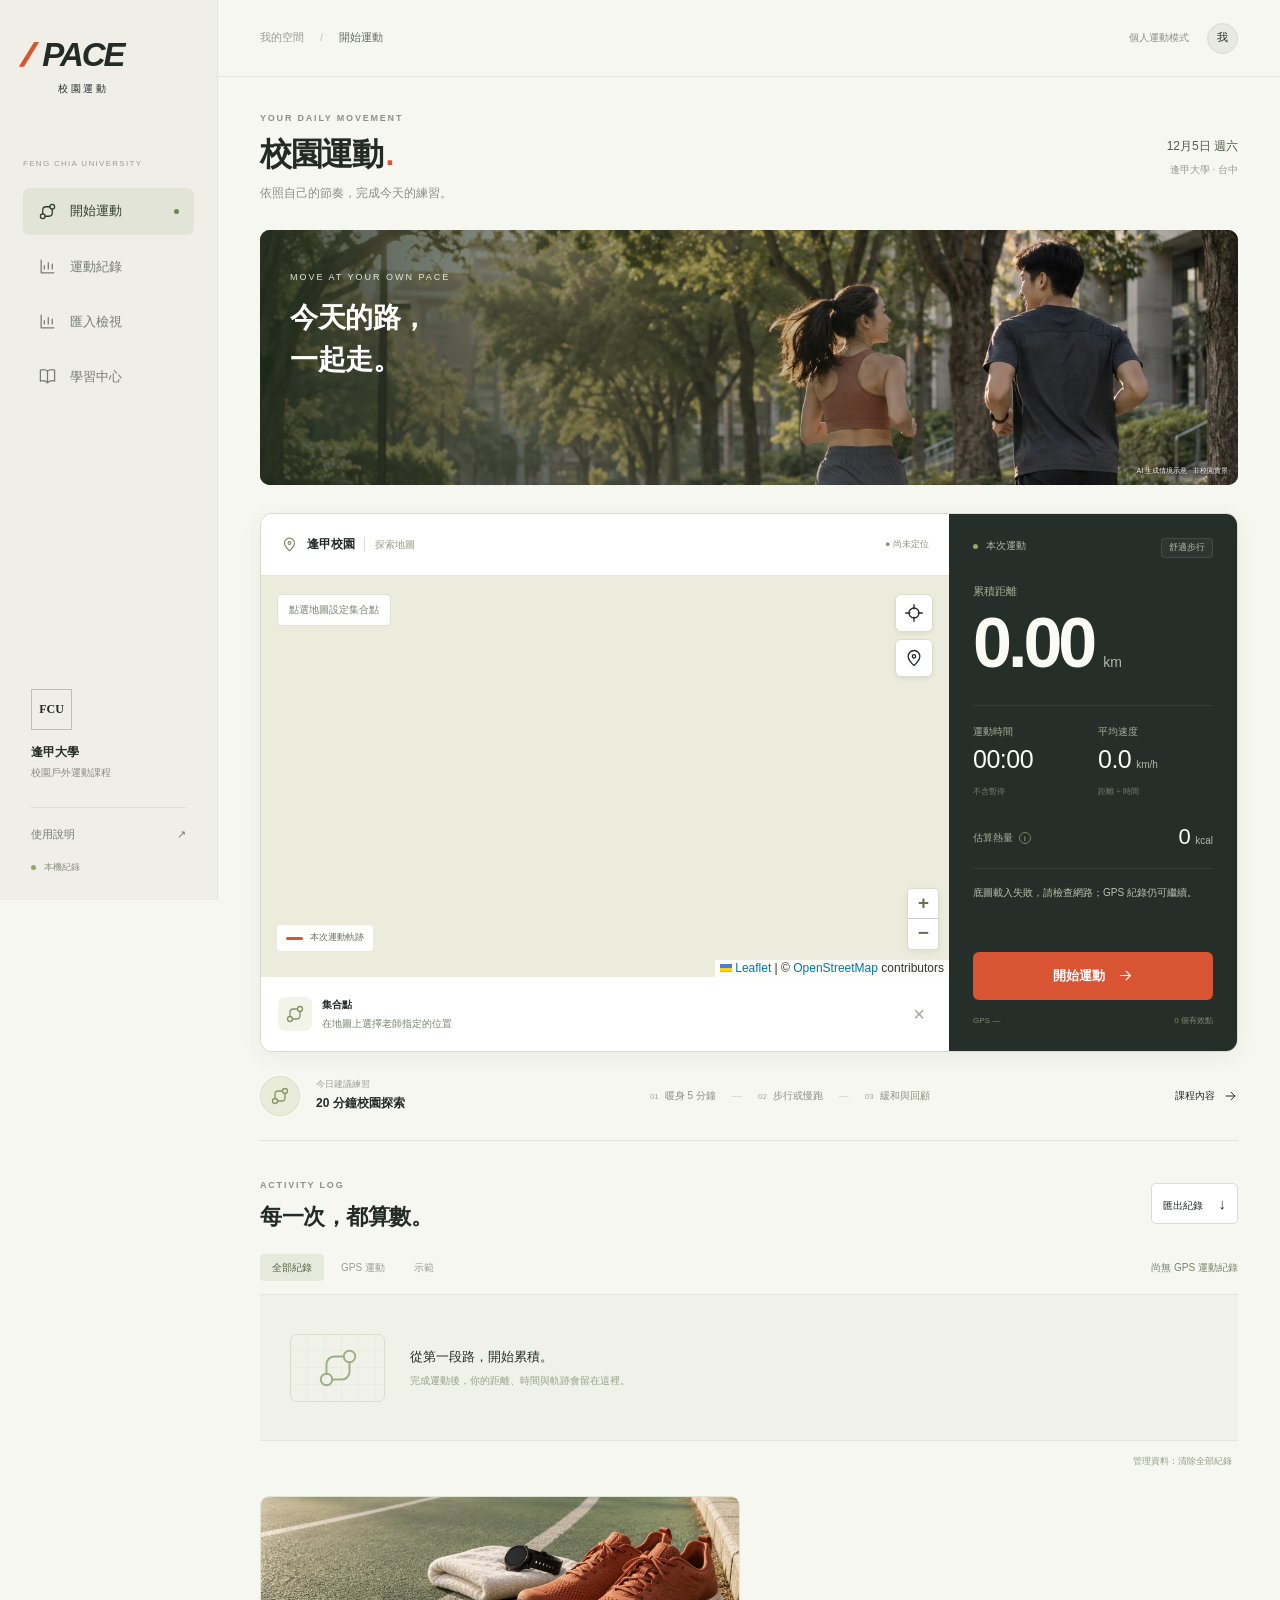
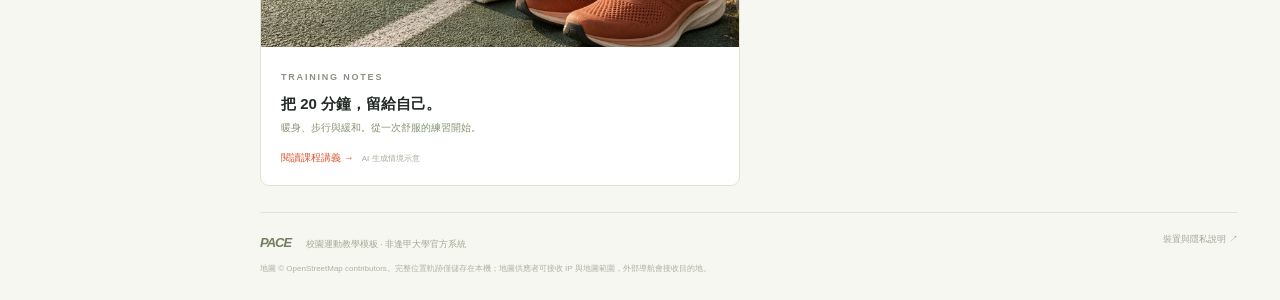
==== index.html @ ba273779 "Initial commit" ====
<!doctype html><html lang="zh-Hant"><head><meta charset="utf-8"><meta name="viewport" content="width=device-width,initial-scale=1,viewport-fit=cover"><meta name="theme-color" content="#222824"><meta name="apple-mobile-web-app-capable" content="yes"><link rel="manifest" href="manifest.webmanifest"><link rel="icon" href="icon.svg" type="image/svg+xml"><link rel="stylesheet" href="vendor/leaflet.css"><link rel="stylesheet" href="style.css"><link rel="stylesheet" href="classroom.css"><title>PACE 校園運動 · 逢甲大學</title></head><body>
<svg class="sprite" xmlns="http://www.w3.org/2000/svg"><symbol id="i-route" viewBox="0 0 24 24"><circle cx="6" cy="18" r="3"/><circle cx="18" cy="6" r="3"/><path d="M6 15v-5a4 4 0 0 1 4-4h5M18 9v5a4 4 0 0 1-4 4h-5"/></symbol><symbol id="i-chart" viewBox="0 0 24 24"><path d="M4 4v16h16M8 15v-4m5 4V7m5 8v-6"/></symbol><symbol id="i-book" viewBox="0 0 24 24"><path d="M12 5v15M12 5C8 2 3 4 3 4v14s5-2 9 2c4-4 9-2 9-2V4s-5-2-9 1Z"/></symbol><symbol id="i-arrow" viewBox="0 0 24 24"><path d="M5 12h14m-6-6 6 6-6 6"/></symbol><symbol id="i-pin" viewBox="0 0 24 24"><path d="M19 10c0 5-7 11-7 11S5 15 5 10a7 7 0 1 1 14 0Z"/><circle cx="12" cy="10" r="2"/></symbol><symbol id="i-cross" viewBox="0 0 24 24"><circle cx="12" cy="12" r="6"/><path d="M12 2v5m0 10v5M2 12h5m10 0h5"/></symbol></svg>
<aside class="sidebar"><a class="brand" href="./" aria-label="PACE 校園運動首頁"><span class="brand-symbol">//</span>PACE<span class="brand-sub">校園運動</span></a><div class="workspace-label">FENG CHIA UNIVERSITY</div><nav class="sidenav"><a href="#exercise" class="active"><svg><use href="#i-route"/></svg>開始運動<span class="nav-dot"></span></a><a href="#history"><svg><use href="#i-chart"/></svg>運動紀錄</a><a href="classroom.html" data-cloud-only><svg><use href="#i-chart"/></svg>班級中心</a><a href="review.html"><svg><use href="#i-chart"/></svg>匯入檢視</a><a href="handout.html"><svg><use href="#i-book"/></svg>學習中心</a></nav><div class="side-bottom"><div class="campus-logo">FCU</div><strong>逢甲大學</strong><span>校園戶外運動課程</span><a href="guide.html">使用說明 <span>↗</span></a><div class="local-note"><i></i> 本機紀錄<span data-cloud-only> · 自選雲端繳交</span></div></div></aside>
<div class="shell"><header class="topbar"><div class="breadcrumb">我的空間 <span>/</span> <strong>開始運動</strong></div><div class="topright"><span class="device-label">個人運動模式</span><span class="avatar">我</span></div></header><main>
<section class="pageheading"><div><div class="overline">YOUR DAILY MOVEMENT</div><h1>校園運動<span class="title-dot">.</span></h1><p>依照自己的節奏，完成今天的練習。</p></div><div class="dateblock"><span id="todayDate"></span><small>逢甲大學 · 台中</small></div></section>
<section class="image-hero"><img src="assets/campus-run.webp" alt="生成示意：學生在綠蔭步道慢跑" fetchpriority="high"><div class="image-hero-copy"><span>MOVE AT YOUR OWN PACE</span><h2>今天的路，<br>一起走。</h2><a href="classroom.html" data-cloud-only>進入班級中心 <span>↗</span></a></div><small class="image-credit">AI 生成情境示意 · 非校園實景</small></section><section class="workout" id="exercise"><div class="mapcard"><div class="maptop"><div class="map-title"><svg><use href="#i-pin"/></svg><strong>逢甲校園</strong><span>探索地圖</span></div><span class="status" id="badge">● 尚未定位</span></div><div class="maparea"><div id="map" aria-label="逢甲大學校園互動地圖"></div><div class="map-instruction">點選地圖設定集合點</div><div class="maptools"><button id="locate" aria-label="我的定位" title="我的定位"><svg><use href="#i-cross"/></svg></button><button id="campus" aria-label="回到校園" title="回到校園"><svg><use href="#i-pin"/></svg></button></div><div class="map-scale-note"><span class="track-key"></span>本次運動軌跡</div></div><div class="mapnote"><span class="destination-icon"><svg><use href="#i-route"/></svg></span><div><strong>集合點</strong><span id="targetInfo">在地圖上選擇老師指定的位置</span></div><a id="navigate" hidden target="_blank" rel="noopener">導航 ↗</a><button id="clearTarget" title="清除集合點" aria-label="清除集合點">×</button></div></div>
<aside class="session-panel"><div class="session-top"><span><i></i> 本次運動</span><span id="activityLabel">舒適步行</span></div><div class="primarymetric"><span>累積距離</span><div><b id="distance">0.00</b><span>km</span></div></div><div class="metric-grid"><article><span>運動時間</span><strong id="elapsed">00:00</strong><small>不含暫停</small></article><article><span>平均速度</span><strong><b id="speed">0.0</b><em>km/h</em></strong><small>距離 ÷ 時間</small></article><article class="energy"><span>估算熱量 <button class="info-button" id="energyInfo" aria-label="查看熱量估算方式">i</button></span><strong><b id="calories">0</b><em>kcal</em></strong></article></div><div class="session-message" id="message" role="status" aria-live="polite">開啟定位，準備記錄你的第一步。</div><div class="actiondock"><button class="primary" id="openSetup"><span>開始運動</span><svg><use href="#i-arrow"/></svg></button><div class="controls"><button id="pause" disabled>Ⅱ 暫停</button><button id="finish" disabled>■ 結束並儲存</button></div></div><div class="signalbar"><span>GPS <b id="accuracy">—</b></span><span id="points">0 個有效點</span></div></aside></section>
<section class="training-strip"><div class="training-icon"><svg><use href="#i-route"/></svg></div><div class="training-copy"><span>今日建議練習</span><strong>20 分鐘校園探索</strong></div><div class="training-steps"><span><i>01</i>暖身 5 分鐘</span><b>—</b><span><i>02</i>步行或慢跑</span><b>—</b><span><i>03</i>緩和與回顧</span></div><a href="handout.html">課程內容 <svg><use href="#i-arrow"/></svg></a></section>
<section id="history" class="history-section"><div class="sectionheading"><div><span class="overline">ACTIVITY LOG</span><h2>每一次，都算數。</h2></div><button id="exportAll" class="export">匯出紀錄 <span>↓</span></button></div><div class="historybar"><div class="filters" aria-label="篩選紀錄"><button class="selected" data-filter="all" aria-pressed="true">全部紀錄</button><button data-filter="real" aria-pressed="false">GPS 運動</button><button data-filter="demo" aria-pressed="false">示範</button></div><span id="historyTotal">尚無運動紀錄</span></div><div id="records"></div><button id="deleteAll" class="delete-all">管理資料：清除全部紀錄</button></section>
<section class="editorial-cards"><article class="editorial-card"><img src="assets/track-essentials.webp" alt="生成示意：跑道旁的跑鞋與運動裝備" loading="lazy"><div><span class="overline">TRAINING NOTES</span><h3>把 20 分鐘，留給自己。</h3><p>暖身、步行與緩和。從一次舒服的練習開始。</p><a href="handout.html">閱讀課程講義 →</a><small>　AI 生成情境示意</small></div></article><article class="editorial-card" data-cloud-only><img src="assets/campus-run.webp" alt="生成示意：同學一起運動" loading="lazy"><div><span class="overline">CLASSROOM CONNECTION</span><h3>一堂課，連結每個人的進步。</h3><p>加入班級、繳交運動紀錄，讓老師看見你的練習。</p><a href="classroom.html">開啟班級中心 →</a><small>　AI 生成情境示意</small></div></article></section><footer><span><b>PACE</b> 校園運動教學模板 · 非逢甲大學官方系統</span><a href="guide.html">裝置與隱私說明 ↗</a><p>地圖 © OpenStreetMap contributors。完整位置軌跡僅儲存在本機；<span data-cloud-only>運動摘要可由你確認後繳交至班級資料庫。</span>地圖供應者可接收 IP 與地圖範圍，外部導航會接收目的地。</p></footer>
</main></div>
<dialog id="setupDialog"><div class="dialog-head"><div><span class="overline">BEFORE YOU GO</span><h2>準備開始</h2></div><button id="closeSetup" class="close" aria-label="關閉設定">×</button></div><p class="dialog-intro">確認個人資料，讓這次運動有自己的紀錄。</p><form id="profile"><fieldset id="fields"><label>課堂代號 <span>選填，不需真實姓名</span><input id="alias" maxlength="24" placeholder="例如 A 組 07"></label><div class="three"><label>身高 <span>cm</span><input id="height" type="number" min="80" max="230" value="165" required></label><label>體重 <span>kg</span><input id="weight" type="number" min="20" max="250" step="0.1" value="60" required></label><label>年齡 <span>歲</span><input id="age" type="number" min="6" max="100" value="20" required></label></div><label>運動方式<select id="mode"><option value="3.5">舒適步行 · 3.5 MET</option><option value="4.8">快走 · 4.8 MET</option><option value="7.5">慢跑 · 7.5 MET</option></select></label><div class="privacy-note"><svg><use href="#i-cross"/></svg><span>保持網頁在前景。切換 App 或鎖屏會暫停，返回後請按繼續。</span></div><label class="check"><input id="consent" type="checkbox" required><span>同意在此裝置記錄位置與運動資料，可隨時刪除。</span></label></fieldset><button class="primary" id="start" type="submit">開始 GPS 運動 <svg><use href="#i-arrow"/></svg></button></form><button class="demo-link" id="demo">先體驗示範運動</button><p class="fine">熱量僅供教學參考。身高、年齡不參與估算；成人 MET 不宜作未滿 19 歲學生的個人評估。</p></dialog>
<dialog id="energyDialog"><div class="dialog-head"><h2>熱量如何估算？</h2><button class="close" id="closeEnergy" aria-label="關閉熱量說明">×</button></div><p>以你選擇的活動強度（MET）、體重與運動時間估算總消耗，包含休息代謝。</p><div class="formula">MET × 3.5 × 體重 kg ÷ 200 × 分鐘</div><p class="fine">不是 GPS 直接測量，也不能作為醫療或飲食處方。實際消耗因速度、坡度與個人體能而異。</p><a href="handout.html">查看完整教學講義 →</a></dialog>
<script src="vendor/leaflet.js"></script><script src="mode.js"></script>
<script src="tiles.js"></script>
<script src="core.js"></script><script src="app.js"></script><script src="cloud-upload.js"></script></body></html>
---- vendor/leaflet.css ----
/* required styles */

.leaflet-pane,
.leaflet-tile,
.leaflet-marker-icon,
.leaflet-marker-shadow,
.leaflet-tile-container,
.leaflet-pane > svg,
.leaflet-pane > canvas,
.leaflet-zoom-box,
.leaflet-image-layer,
.leaflet-layer {
	position: absolute;
	left: 0;
	top: 0;
	}
.leaflet-container {
	overflow: hidden;
	}
.leaflet-tile,
.leaflet-marker-icon,
.leaflet-marker-shadow {
	-webkit-user-select: none;
	   -moz-user-select: none;
	        user-select: none;
	  -webkit-user-drag: none;
	}
/* Prevents IE11 from highlighting tiles in blue */
.leaflet-tile::selection {
	background: transparent;
}
/* Safari renders non-retina tile on retina better with this, but Chrome is worse */
.leaflet-safari .leaflet-tile {
	image-rendering: -webkit-optimize-contrast;
	}
/* hack that prevents hw layers "stretching" when loading new tiles */
.leaflet-safari .leaflet-tile-container {
	width: 1600px;
	height: 1600px;
	-webkit-transform-origin: 0 0;
	}
.leaflet-marker-icon,
.leaflet-marker-shadow {
	display: block;
	}
/* .leaflet-container svg: reset svg max-width decleration shipped in Joomla! (joomla.org) 3.x */
/* .leaflet-container img: map is broken in FF if you have max-width: 100% on tiles */
.leaflet-container .leaflet-overlay-pane svg {
	max-width: none !important;
	max-height: none !important;
	}
.leaflet-container .leaflet-marker-pane img,
.leaflet-container .leaflet-shadow-pane img,
.leaflet-container .leaflet-tile-pane img,
.leaflet-container img.leaflet-image-layer,
.leaflet-container .leaflet-tile {
	max-width: none !important;
	max-height: none !important;
	width: auto;
	padding: 0;
	}

.leaflet-container img.leaflet-tile {
	/* See: https://bugs.chromium.org/p/chromium/issues/detail?id=600120 */
	mix-blend-mode: plus-lighter;
}

.leaflet-container.leaflet-touch-zoom {
	-ms-touch-action: pan-x pan-y;
	touch-action: pan-x pan-y;
	}
.leaflet-container.leaflet-touch-drag {
	-ms-touch-action: pinch-zoom;
	/* Fallback for FF which doesn't support pinch-zoom */
	touch-action: none;
	touch-action: pinch-zoom;
}
.leaflet-container.leaflet-touch-drag.leaflet-touch-zoom {
	-ms-touch-action: none;
	touch-action: none;
}
.leaflet-container {
	-webkit-tap-highlight-color: transparent;
}
.leaflet-container a {
	-webkit-tap-highlight-color: rgba(51, 181, 229, 0.4);
}
.leaflet-tile {
	filter: inherit;
	visibility: hidden;
	}
.leaflet-tile-loaded {
	visibility: inherit;
	}
.leaflet-zoom-box {
	width: 0;
	height: 0;
	-moz-box-sizing: border-box;
	     box-sizing: border-box;
	z-index: 800;
	}
/* workaround for https://bugzilla.mozilla.org/show_bug.cgi?id=888319 */
.leaflet-overlay-pane svg {
	-moz-user-select: none;
	}

.leaflet-pane         { z-index: 400; }

.leaflet-tile-pane    { z-index: 200; }
.leaflet-overlay-pane { z-index: 400; }
.leaflet-shadow-pane  { z-index: 500; }
.leaflet-marker-pane  { z-index: 600; }
.leaflet-tooltip-pane   { z-index: 650; }
.leaflet-popup-pane   { z-index: 700; }

.leaflet-map-pane canvas { z-index: 100; }
.leaflet-map-pane svg    { z-index: 200; }

.leaflet-vml-shape {
	width: 1px;
	height: 1px;
	}
.lvml {
	behavior: url(#default#VML);
	display: inline-block;
	position: absolute;
	}


/* control positioning */

.leaflet-control {
	position: relative;
	z-index: 800;
	pointer-events: visiblePainted; /* IE 9-10 doesn't have auto */
	pointer-events: auto;
	}
.leaflet-top,
.leaflet-bottom {
	position: absolute;
	z-index: 1000;
	pointer-events: none;
	}
.leaflet-top {
	top: 0;
	}
.leaflet-right {
	right: 0;
	}
.leaflet-bottom {
	bottom: 0;
	}
.leaflet-left {
	left: 0;
	}
.leaflet-control {
	float: left;
	clear: both;
	}
.leaflet-right .leaflet-control {
	float: right;
	}
.leaflet-top .leaflet-control {
	margin-top: 10px;
	}
.leaflet-bottom .leaflet-control {
	margin-bottom: 10px;
	}
.leaflet-left .leaflet-control {
	margin-left: 10px;
	}
.leaflet-right .leaflet-control {
	margin-right: 10px;
	}


/* zoom and fade animations */

.leaflet-fade-anim .leaflet-popup {
	opacity: 0;
	-webkit-transition: opacity 0.2s linear;
	   -moz-transition: opacity 0.2s linear;
	        transition: opacity 0.2s linear;
	}
.leaflet-fade-anim .leaflet-map-pane .leaflet-popup {
	opacity: 1;
	}
.leaflet-zoom-animated {
	-webkit-transform-origin: 0 0;
	    -ms-transform-origin: 0 0;
	        transform-origin: 0 0;
	}
svg.leaflet-zoom-animated {
	will-change: transform;
}

.leaflet-zoom-anim .leaflet-zoom-animated {
	-webkit-transition: -webkit-transform 0.25s cubic-bezier(0,0,0.25,1);
	   -moz-transition:    -moz-transform 0.25s cubic-bezier(0,0,0.25,1);
	        transition:         transform 0.25s cubic-bezier(0,0,0.25,1);
	}
.leaflet-zoom-anim .leaflet-tile,
.leaflet-pan-anim .leaflet-tile {
	-webkit-transition: none;
	   -moz-transition: none;
	        transition: none;
	}

.leaflet-zoom-anim .leaflet-zoom-hide {
	visibility: hidden;
	}


/* cursors */

.leaflet-interactive {
	cursor: pointer;
	}
.leaflet-grab {
	cursor: -webkit-grab;
	cursor:    -moz-grab;
	cursor:         grab;
	}
.leaflet-crosshair,
.leaflet-crosshair .leaflet-interactive {
	cursor: crosshair;
	}
.leaflet-popup-pane,
.leaflet-control {
	cursor: auto;
	}
.leaflet-dragging .leaflet-grab,
.leaflet-dragging .leaflet-grab .leaflet-interactive,
.leaflet-dragging .leaflet-marker-draggable {
	cursor: move;
	cursor: -webkit-grabbing;
	cursor:    -moz-grabbing;
	cursor:         grabbing;
	}

/* marker & overlays interactivity */
.leaflet-marker-icon,
.leaflet-marker-shadow,
.leaflet-image-layer,
.leaflet-pane > svg path,
.leaflet-tile-container {
	pointer-events: none;
	}

.leaflet-marker-icon.leaflet-interactive,
.leaflet-image-layer.leaflet-interactive,
.leaflet-pane > svg path.leaflet-interactive,
svg.leaflet-image-layer.leaflet-interactive path {
	pointer-events: visiblePainted; /* IE 9-10 doesn't have auto */
	pointer-events: auto;
	}

/* visual tweaks */

.leaflet-container {
	background: #ddd;
	outline-offset: 1px;
	}
.leaflet-container a {
	color: #0078A8;
	}
.leaflet-zoom-box {
	border: 2px dotted #38f;
	background: rgba(255,255,255,0.5);
	}


/* general typography */
.leaflet-container {
	font-family: "Helvetica Neue", Arial, Helvetica, sans-serif;
	font-size: 12px;
	font-size: 0.75rem;
	line-height: 1.5;
	}


/* general toolbar styles */

.leaflet-bar {
	box-shadow: 0 1px 5px rgba(0,0,0,0.65);
	border-radius: 4px;
	}
.leaflet-bar a {
	background-color: #fff;
	border-bottom: 1px solid #ccc;
	width: 26px;
	height: 26px;
	line-height: 26px;
	display: block;
	text-align: center;
	text-decoration: none;
	color: black;
	}
.leaflet-bar a,
.leaflet-control-layers-toggle {
	background-position: 50% 50%;
	background-repeat: no-repeat;
	display: block;
	}
.leaflet-bar a:hover,
.leaflet-bar a:focus {
	background-color: #f4f4f4;
	}
.leaflet-bar a:first-child {
	border-top-left-radius: 4px;
	border-top-right-radius: 4px;
	}
.leaflet-bar a:last-child {
	border-bottom-left-radius: 4px;
	border-bottom-right-radius: 4px;
	border-bottom: none;
	}
.leaflet-bar a.leaflet-disabled {
	cursor: default;
	background-color: #f4f4f4;
	color: #bbb;
	}

.leaflet-touch .leaflet-bar a {
	width: 30px;
	height: 30px;
	line-height: 30px;
	}
.leaflet-touch .leaflet-bar a:first-child {
	border-top-left-radius: 2px;
	border-top-right-radius: 2px;
	}
.leaflet-touch .leaflet-bar a:last-child {
	border-bottom-left-radius: 2px;
	border-bottom-right-radius: 2px;
	}

/* zoom control */

.leaflet-control-zoom-in,
.leaflet-control-zoom-out {
	font: bold 18px 'Lucida Console', Monaco, monospace;
	text-indent: 1px;
	}

.leaflet-touch .leaflet-control-zoom-in, .leaflet-touch .leaflet-control-zoom-out  {
	font-size: 22px;
	}


/* layers control */

.leaflet-control-layers {
	box-shadow: 0 1px 5px rgba(0,0,0,0.4);
	background: #fff;
	border-radius: 5px;
	}
.leaflet-control-layers-toggle {
	background-image: url(images/layers.png);
	width: 36px;
	height: 36px;
	}
.leaflet-retina .leaflet-control-layers-toggle {
	background-image: url(images/layers-2x.png);
	background-size: 26px 26px;
	}
.leaflet-touch .leaflet-control-layers-toggle {
	width: 44px;
	height: 44px;
	}
.leaflet-control-layers .leaflet-control-layers-list,
.leaflet-control-layers-expanded .leaflet-control-layers-toggle {
	display: none;
	}
.leaflet-control-layers-expanded .leaflet-control-layers-list {
	display: block;
	position: relative;
	}
.leaflet-control-layers-expanded {
	padding: 6px 10px 6px 6px;
	color: #333;
	background: #fff;
	}
.leaflet-control-layers-scrollbar {
	overflow-y: scroll;
	overflow-x: hidden;
	padding-right: 5px;
	}
.leaflet-control-layers-selector {
	margin-top: 2px;
	position: relative;
	top: 1px;
	}
.leaflet-control-layers label {
	display: block;
	font-size: 13px;
	font-size: 1.08333em;
	}
.leaflet-control-layers-separator {
	height: 0;
	border-top: 1px solid #ddd;
	margin: 5px -10px 5px -6px;
	}

/* Default icon URLs */
.leaflet-default-icon-path { /* used only in path-guessing heuristic, see L.Icon.Default */
	background-image: url(images/marker-icon.png);
	}


/* attribution and scale controls */

.leaflet-container .leaflet-control-attribution {
	background: #fff;
	background: rgba(255, 255, 255, 0.8);
	margin: 0;
	}
.leaflet-control-attribution,
.leaflet-control-scale-line {
	padding: 0 5px;
	color: #333;
	line-height: 1.4;
	}
.leaflet-control-attribution a {
	text-decoration: none;
	}
.leaflet-control-attribution a:hover,
.leaflet-control-attribution a:focus {
	text-decoration: underline;
	}
.leaflet-attribution-flag {
	display: inline !important;
	vertical-align: baseline !important;
	width: 1em;
	height: 0.6669em;
	}
.leaflet-left .leaflet-control-scale {
	margin-left: 5px;
	}
.leaflet-bottom .leaflet-control-scale {
	margin-bottom: 5px;
	}
.leaflet-control-scale-line {
	border: 2px solid #777;
	border-top: none;
	line-height: 1.1;
	padding: 2px 5px 1px;
	white-space: nowrap;
	-moz-box-sizing: border-box;
	     box-sizing: border-box;
	background: rgba(255, 255, 255, 0.8);
	text-shadow: 1px 1px #fff;
	}
.leaflet-control-scale-line:not(:first-child) {
	border-top: 2px solid #777;
	border-bottom: none;
	margin-top: -2px;
	}
.leaflet-control-scale-line:not(:first-child):not(:last-child) {
	border-bottom: 2px solid #777;
	}

.leaflet-touch .leaflet-control-attribution,
.leaflet-touch .leaflet-control-layers,
.leaflet-touch .leaflet-bar {
	box-shadow: none;
	}
.leaflet-touch .leaflet-control-layers,
.leaflet-touch .leaflet-bar {
	border: 2px solid rgba(0,0,0,0.2);
	background-clip: padding-box;
	}


/* popup */

.leaflet-popup {
	position: absolute;
	text-align: center;
	margin-bottom: 20px;
	}
.leaflet-popup-content-wrapper {
	padding: 1px;
	text-align: left;
	border-radius: 12px;
	}
.leaflet-popup-content {
	margin: 13px 24px 13px 20px;
	line-height: 1.3;
	font-size: 13px;
	font-size: 1.08333em;
	min-height: 1px;
	}
.leaflet-popup-content p {
	margin: 17px 0;
	margin: 1.3em 0;
	}
.leaflet-popup-tip-container {
	width: 40px;
	height: 20px;
	position: absolute;
	left: 50%;
	margin-top: -1px;
	margin-left: -20px;
	overflow: hidden;
	pointer-events: none;
	}
.leaflet-popup-tip {
	width: 17px;
	height: 17px;
	padding: 1px;

	margin: -10px auto 0;
	pointer-events: auto;

	-webkit-transform: rotate(45deg);
	   -moz-transform: rotate(45deg);
	    -ms-transform: rotate(45deg);
	        transform: rotate(45deg);
	}
.leaflet-popup-content-wrapper,
.leaflet-popup-tip {
	background: white;
	color: #333;
	box-shadow: 0 3px 14px rgba(0,0,0,0.4);
	}
.leaflet-container a.leaflet-popup-close-button {
	position: absolute;
	top: 0;
	right: 0;
	border: none;
	text-align: center;
	width: 24px;
	height: 24px;
	font: 16px/24px Tahoma, Verdana, sans-serif;
	color: #757575;
	text-decoration: none;
	background: transparent;
	}
.leaflet-container a.leaflet-popup-close-button:hover,
.leaflet-container a.leaflet-popup-close-button:focus {
	color: #585858;
	}
.leaflet-popup-scrolled {
	overflow: auto;
	}

.leaflet-oldie .leaflet-popup-content-wrapper {
	-ms-zoom: 1;
	}
.leaflet-oldie .leaflet-popup-tip {
	width: 24px;
	margin: 0 auto;

	-ms-filter: "progid:DXImageTransform.Microsoft.Matrix(M11=0.70710678, M12=0.70710678, M21=-0.70710678, M22=0.70710678)";
	filter: progid:DXImageTransform.Microsoft.Matrix(M11=0.70710678, M12=0.70710678, M21=-0.70710678, M22=0.70710678);
	}

.leaflet-oldie .leaflet-control-zoom,
.leaflet-oldie .leaflet-control-layers,
.leaflet-oldie .leaflet-popup-content-wrapper,
.leaflet-oldie .leaflet-popup-tip {
	border: 1px solid #999;
	}


/* div icon */

.leaflet-div-icon {
	background: #fff;
	border: 1px solid #666;
	}


/* Tooltip */
/* Base styles for the element that has a tooltip */
.leaflet-tooltip {
	position: absolute;
	padding: 6px;
	background-color: #fff;
	border: 1px solid #fff;
	border-radius: 3px;
	color: #222;
	white-space: nowrap;
	-webkit-user-select: none;
	-moz-user-select: none;
	-ms-user-select: none;
	user-select: none;
	pointer-events: none;
	box-shadow: 0 1px 3px rgba(0,0,0,0.4);
	}
.leaflet-tooltip.leaflet-interactive {
	cursor: pointer;
	pointer-events: auto;
	}
.leaflet-tooltip-top:before,
.leaflet-tooltip-bottom:before,
.leaflet-tooltip-left:before,
.leaflet-tooltip-right:before {
	position: absolute;
	pointer-events: none;
	border: 6px solid transparent;
	background: transparent;
	content: "";
	}

/* Directions */

.leaflet-tooltip-bottom {
	margin-top: 6px;
}
.leaflet-tooltip-top {
	margin-top: -6px;
}
.leaflet-tooltip-bottom:before,
.leaflet-tooltip-top:before {
	left: 50%;
	margin-left: -6px;
	}
.leaflet-tooltip-top:before {
	bottom: 0;
	margin-bottom: -12px;
	border-top-color: #fff;
	}
.leaflet-tooltip-bottom:before {
	top: 0;
	margin-top: -12px;
	margin-left: -6px;
	border-bottom-color: #fff;
	}
.leaflet-tooltip-left {
	margin-left: -6px;
}
.leaflet-tooltip-right {
	margin-left: 6px;
}
.leaflet-tooltip-left:before,
.leaflet-tooltip-right:before {
	top: 50%;
	margin-top: -6px;
	}
.leaflet-tooltip-left:before {
	right: 0;
	margin-right: -12px;
	border-left-color: #fff;
	}
.leaflet-tooltip-right:before {
	left: 0;
	margin-left: -12px;
	border-right-color: #fff;
	}

/* Printing */

@media print {
	/* Prevent printers from removing background-images of controls. */
	.leaflet-control {
		-webkit-print-color-adjust: exact;
		print-color-adjust: exact;
		}
	}
---- style.css ----
:root{--ink:#242b27;--muted:#82867e;--orange:#d95432;--paper:#f7f7f2;--line:#e4e5dc;--dark:#252e28}*{box-sizing:border-box}html{scroll-behavior:smooth;scroll-padding-top:24px}body{margin:0;background:var(--paper);color:var(--ink);font:14px/1.55 -apple-system,BlinkMacSystemFont,"Noto Sans TC",sans-serif}a{color:inherit;text-decoration:none}button,input,select{font:inherit}button,a,input,select{-webkit-tap-highlight-color:transparent}button{cursor:pointer}button:disabled{cursor:default;opacity:.4}button:focus-visible,a:focus-visible,input:focus-visible,select:focus-visible{outline:3px solid #e89462;outline-offset:4px}svg:not([width]){width:20px;height:20px;fill:none;stroke:currentColor;stroke-width:1.6;stroke-linecap:round;stroke-linejoin:round;flex-shrink:0}.sprite{position:absolute;width:0;height:0;overflow:hidden}button{border:0;background:none;color:inherit}h1,h2,p{margin:0}.sidebar{position:fixed;width:218px;inset:0 auto 0 0;background:#efefe7;border-right:1px solid var(--line);padding:38px 23px 25px;display:flex;flex-direction:column;z-index:10}.brand{display:flex;align-items:center;flex-wrap:wrap;font-size:33px;letter-spacing:-2px;font-weight:850;font-style:italic;line-height:1}.brand-symbol{color:var(--orange);margin-right:9px;letter-spacing:-8px;padding-right:8px;transform:skew(-13deg)}.brand-sub{font-size:10px;font-style:normal;font-weight:500;letter-spacing:2.5px;display:block;width:100%;padding:13px 0 0 35px}.workspace-label{font-size:8px;letter-spacing:1.3px;color:#999d92;margin-top:64px;margin-bottom:18px;white-space:nowrap}.sidenav{display:flex;flex-direction:column;gap:9px}.sidenav a{display:flex;align-items:center;gap:13px;padding:13px 15px;border-radius:7px;font-weight:550;color:#787c74;font-size:13px}.sidenav a.active{background:#e2e4d8;color:#303c2c}.sidenav a:hover{background:#e7e8df}.sidenav svg{width:19px;height:19px}.nav-dot{margin-left:auto;background:#70864b;border-radius:50%;width:5px;height:5px}.side-bottom{margin-top:auto;padding:30px 8px 0}.campus-logo{border:1px solid #bdc2b0;width:41px;height:41px;display:grid;place-items:center;font:600 12px Georgia;margin-bottom:13px}.side-bottom>strong{display:block;font-size:12px}.side-bottom>span{font-size:10px;color:#8b8d80}.side-bottom>a{display:flex;justify-content:space-between;border-top:1px solid #dedfd4;margin-top:24px;padding:18px 0;color:#777d70;font-size:11px}.local-note{font-size:9px;color:#8b8e80}.local-note i,.session-top i{display:inline-block;width:5px;height:5px;border-radius:50%;background:#92a667;margin-right:5px}.shell{margin-left:218px}.topbar{height:77px;border-bottom:1px solid var(--line);display:flex;justify-content:space-between;align-items:center;padding:0 42px}.breadcrumb{font-size:11px;color:#999c92}.breadcrumb span{margin:0 13px;color:#c5c8bd}.breadcrumb strong{color:#646b5e;font-weight:500}.topright{display:flex;gap:18px;align-items:center}.device-label{font-size:10px;color:#888e81}.avatar{border:1px solid #d8ddd0;border-radius:50%;width:31px;height:31px;display:grid;place-items:center;font-size:11px;background:#e8eadf}main{max-width:1510px;margin:auto;padding:35px 42px 0}.pageheading{display:flex;align-items:center;justify-content:space-between;margin-bottom:28px}.overline{font-size:9px;letter-spacing:1.8px;color:#8c9185;font-weight:600}h1{font-size:32px;letter-spacing:-1.4px;line-height:1.3;margin:8px 0}.title-dot{color:var(--orange);margin-left:3px}.pageheading p{font-size:12px;color:#8a8e83}.dateblock{text-align:right;font-size:12px;color:#535b4c}.dateblock small{display:block;font-size:10px;color:#979c90;margin-top:7px}.workout{display:grid;grid-template-columns:minmax(0,1fr) 288px;gap:0;border-radius:12px;overflow:hidden;border:1px solid #d6dbcb;box-shadow:0 5px 20px #303b2510}.mapcard{background:white;min-width:0}.maptop{height:62px;display:flex;justify-content:space-between;align-items:center;padding:0 20px;border-bottom:1px solid var(--line)}.map-title{display:flex;gap:9px;align-items:center}.map-title svg{width:17px;height:17px;color:#778765}.map-title strong{font-size:12px}.map-title>span{border-left:1px solid #ddd;padding-left:10px;font-size:10px;color:#959c8a}.status{font-size:9px;color:#89917f;white-space:nowrap}.maparea{position:relative}.maparea #map{height:401px;background:#ececdd;z-index:1}.leaflet-container{font-family:inherit}
.leaflet-tile-pane{filter:saturate(.5)}.maptools{position:absolute;right:16px;top:18px;z-index:500;display:flex;flex-direction:column;gap:7px}.maptools button{background:white;width:38px;height:38px;border:1px solid #d8ddcf;border-radius:6px;box-shadow:0 2px 4px #2221;display:grid;place-items:center}.maptools button:hover{background:#f4f6ed}.map-instruction{position:absolute;left:16px;top:18px;z-index:500;background:#fffffff0;border:1px solid #dce2d4;padding:7px 11px;border-radius:5px;font-size:10px;color:#7a8370;pointer-events:none}.map-scale-note{position:absolute;bottom:26px;left:16px;z-index:500;font-size:9px;background:#fffffff0;padding:6px 9px;border-radius:4px;color:#657158;display:flex;gap:7px;align-items:center;pointer-events:none}.track-key{width:17px;height:3px;background:var(--orange);border-radius:4px}.mapnote{height:74px;display:flex;align-items:center;gap:10px;padding:12px 17px}.destination-icon{background:#f2f3e9;width:34px;height:34px;border-radius:7px;display:grid;place-items:center;color:#84936b}.mapnote>div{flex:1;min-width:0}.mapnote strong{font-size:10px;display:block;margin-bottom:3px}.mapnote #targetInfo{font-size:10px;color:#919885;display:block;line-height:1.5}.mapnote a{font-size:11px;color:var(--orange);font-weight:600;white-space:nowrap}.mapnote button{font-size:20px;color:#a2a795;padding:7px}.session-panel{background:var(--dark);color:#fafbf4;padding:24px;display:flex;flex-direction:column}.session-top{display:flex;justify-content:space-between;font-size:10px;color:#b3bba8}.session-top>span:last-child{background:#ffffff0a;border:1px solid #ffffff1a;border-radius:4px;padding:2px 7px;font-size:9px}.primarymetric{padding:22px 0 21px}.primarymetric>span{font-size:11px;color:#a8b29d}.primarymetric>div{display:flex;align-items:baseline;gap:10px}.primarymetric b{font-size:70px;line-height:1.18;font-weight:550;letter-spacing:-4px;font-variant-numeric:tabular-nums}.primarymetric div>span{font-size:14px;color:#aeb8a2}.metric-grid{display:grid;grid-template-columns:1fr 1fr;border-top:1px solid #ffffff14;border-bottom:1px solid #ffffff14;padding:18px 0 14px;gap:20px 10px}.metric-grid article>span{display:block;font-size:10px;color:#a5b098}.metric-grid strong{font-size:25px;font-weight:500;letter-spacing:-.5px;display:block;font-variant-numeric:tabular-nums}.metric-grid b{font-weight:500}.metric-grid em{font-size:10px;font-style:normal;margin-left:5px;letter-spacing:0;color:#b0b9a5}.metric-grid small{font-size:8px;color:#72816a}.metric-grid .energy{grid-column:1/-1;display:flex;align-items:center;justify-content:space-between}.energy strong{font-size:22px}.info-button{border:1px solid #728367;color:#b1bca5;font-size:8px;border-radius:50%;width:12px;height:12px;padding:0;margin-left:3px}.session-message{font-size:10px;line-height:1.8;color:#acb7a1;min-height:55px;padding:15px 0 13px}.actiondock{margin-top:auto}.primary{background:var(--orange);color:white;display:flex;align-items:center;justify-content:center;gap:12px;min-height:48px;border-radius:6px;width:100%;font-size:13px;font-weight:600;transition:background .15s,transform .15s}.primary:hover{background:#c44527}.primary:active{transform:scale(.985)}.primary svg{width:17px;height:17px}.controls{display:flex;gap:8px;margin-top:9px}.controls button{flex:1;border:1px solid #ffffff22;border-radius:5px;min-height:40px;font-size:11px}.controls button:hover:not(:disabled){background:#ffffff0c}.signalbar{display:flex;justify-content:space-between;font-size:8px;color:#7c8a70;padding-top:15px}.signalbar b{font-weight:400}.training-strip{display:flex;align-items:center;gap:16px;padding:24px 0;border-bottom:1px solid #dfe3d5}.training-icon{background:#e8ecd9;border:1px solid #d8dfc3;color:#899765;width:40px;height:40px;border-radius:50%;display:grid;place-items:center}.training-copy>span{display:block;font-size:9px;color:#9b9f91}.training-copy>strong{font-size:12px;font-weight:600}.training-steps{display:flex;align-items:center;gap:16px;margin-left:auto;font-size:10px;color:#888f7b}.training-steps i{font-size:8px;font-style:normal;color:#a2ab90;margin-right:6px}.training-steps b{font-weight:400;color:#d0d6c4}.training-strip>a{font-size:10px;display:flex;align-items:center;gap:8px;margin-left:auto}.training-strip>a svg{width:15px}.history-section{padding-top:32px;scroll-margin-top:15px}.sectionheading{display:flex;align-items:center;justify-content:space-between;margin-bottom:20px}h2{font-size:22px;font-weight:600;letter-spacing:-.5px}.sectionheading h2{margin-top:5px}.export{border:1px solid #d9ddce;background:white;border-radius:5px;padding:8px 11px;font-size:10px}.export span{margin-left:13px;font-size:15px}.historybar{display:flex;align-items:center;justify-content:space-between;border-bottom:1px solid var(--line);padding-bottom:13px}.filters{display:flex;gap:5px}.filters button{font-size:10px;color:#979e8b;padding:6px 12px;border-radius:4px}.filters button.selected{background:#e6eadd;color:#556245}.historybar>span{font-size:10px;color:#979e8b}.empty{min-height:146px;display:flex;align-items:center;gap:25px;padding:26px 30px;background:#f0f2e9;border-bottom:1px solid #e4e8db}.empty-art{width:95px;height:68px;position:relative;border:1px solid #d8deca;border-radius:7px;background:repeating-linear-gradient(0deg,transparent,transparent 16px,#e2e7d7 17px),repeating-linear-gradient(90deg,transparent,transparent 16px,#e2e7d7 17px)}.empty-art svg{position:absolute;width:46px;height:46px;left:24px;top:10px;color:#9cae82;stroke-width:1}.empty h3{font-size:13px;margin:0 0 6px;font-weight:500}.empty p{font-size:10px;color:#989f8b}.record{display:grid;grid-template-columns:100px minmax(120px,1fr) 160px auto;align-items:center;gap:20px;padding:18px 0;border-bottom:1px solid var(--line)}.route-thumb{width:100px;height:67px;border-radius:5px;background:#ecefe2;display:grid;place-items:center;overflow:hidden}.route-thumb svg{width:100%;height:100%;stroke-width:2.3;stroke:var(--orange)}.record strong{font-size:12px;font-weight:600}.record small{display:block;font-size:9px;color:#959e87;margin-top:5px}.record-stats{font-size:12px;color:#5f6d51;display:flex;gap:16px}.record-stats span{display:block}.record-stats small{font-size:8px;color:#9ba58c}.record-actions{display:flex;gap:7px}.record-actions button{font-size:9px;border:1px solid #dce2d1;padding:5px 7px;border-radius:4px;color:#839270}.delete-all{display:block;margin:13px 0 0 auto;font-size:9px;color:#929e83}.learn-banner{display:flex;align-items:center;gap:23px;background:#e7ebdc;margin:30px 0;border-radius:8px;padding:24px 27px;overflow:hidden;position:relative}.learn-banner h2{font-size:17px;margin:5px 0}.learn-banner p{font-size:10px;color:#919c7f}.learn-banner>a{display:flex;align-items:center;gap:20px;font-size:11px;margin-left:auto;white-space:nowrap}.orbit-art{width:74px;height:74px;position:relative;flex-shrink:0}.orbit-art span{border:1px solid #b7c698;position:absolute;inset:8px;border-radius:50%;transform:scaleX(.55) rotate(30deg)}.orbit-art span:nth-child(2){transform:rotate(90deg) scaleX(.55)}.orbit-art span:nth-child(3){transform:rotate(-30deg) scaleX(.55)}.orbit-art b{position:absolute;left:32px;top:24px;color:#869b63;font-size:18px;font-weight:400}footer{border-top:1px solid #dfe4d3;display:flex;flex-wrap:wrap;justify-content:space-between;font-size:9px;color:#a1aa93;padding:20px 0 25px}footer b{font-size:13px;font-style:italic;letter-spacing:-1px;color:#717e60;margin-right:12px}footer p{width:100%;font-size:8px;margin-top:9px;color:#abb39e}dialog{border:1px solid #dce0d1;border-radius:12px;padding:28px;width:min(440px,calc(100vw - 28px));color:var(--ink);box-shadow:0 20px 80px #17251733;background:#fafbf7}dialog::backdrop{background:#17231ccd;backdrop-filter:blur(4px)}.dialog-head{display:flex;align-items:center;justify-content:space-between}.dialog-head h2{margin-top:5px}.close{font-size:26px;color:#8a9480;width:32px;height:32px}.dialog-intro{font-size:11px;color:#8f9983;margin:12px 0 24px}fieldset{border:0;padding:0;margin:0}label{font-size:12px;display:block;margin-bottom:17px;font-weight:550}label>span{font-size:9px;color:#9ca58e;font-weight:400;margin-left:5px}input:not([type=checkbox]),select{display:block;width:100%;border:1px solid #dce2d0;border-radius:5px;background:white;padding:11px 12px;margin-top:7px;color:#48583b;min-height:43px}.three{display:grid;grid-template-columns:repeat(3,1fr);gap:12px}.privacy-note{background:#edf0e5;border-radius:5px;padding:12px;display:flex;gap:10px;align-items:center;font-size:10px;color:#899677;margin-bottom:18px}.privacy-note svg{width:17px}.check{display:flex;align-items:flex-start;gap:7px}.check input{accent-color:var(--orange);margin-top:2px}.check span{font-size:10px;line-height:1.7}.demo-link{display:block;margin:14px auto;font-size:11px;text-decoration:underline;text-underline-offset:4px;color:#8a9779}.fine{font-size:9px;color:#a0aa90;line-height:1.9}.formula{background:#ecf0e3;padding:15px;margin:20px 0;font-size:12px}#energyDialog p{margin-top:15px;font-size:12px}#energyDialog a{font-size:12px;display:inline-block;margin-top:20px;color:var(--orange)}.map-fallback{padding:30px}.is-active #openSetup{display:none}.is-active .controls{margin:0}.is-active .controls button{min-height:48px}.is-active #pause{background:var(--orange);border-color:var(--orange);color:white}body:not(.is-active) .controls{display:none}
@media(min-width:1500px){.maparea #map{height:440px}.primarymetric{padding-top:35px;padding-bottom:30px}.session-message{padding-top:22px}}@media(max-width:1150px){.sidebar{width:180px;padding-left:16px;padding-right:16px}.shell{margin-left:180px}.topbar{padding:0 26px}main{padding:28px 26px 0}.workout{grid-template-columns:minmax(0,1fr) 255px}.session-panel{padding:20px}.primarymetric b{font-size:62px}.training-steps{gap:8px;font-size:9px}.training-steps b{display:none}.record{grid-template-columns:80px minmax(120px,1fr) auto;gap:15px}.route-thumb{width:80px}.record-actions{grid-column:2/-1;justify-content:flex-end}.map-title>span{display:none}}@media(max-width:900px){.sidebar{width:76px;padding:30px 12px}.brand{font-size:0;justify-content:center}.brand-symbol{font-size:32px}.brand-sub,.workspace-label,.side-bottom{display:none}.sidenav{margin-top:55px}.sidenav a{font-size:0;gap:0;justify-content:center;padding:15px}.sidenav svg{width:21px;height:21px}.nav-dot{display:none}.shell{margin-left:76px}.training-steps{display:none}.learn-banner{gap:14px;padding:22px 18px}.learn-banner h2{font-size:15px}.orbit-art{width:60px}.learn-banner>a{gap:8px;font-size:10px}.maptop{padding:0 13px}}@media(max-width:650px){html{scroll-padding-top:12px}.sidebar{position:relative;width:100%;height:62px;padding:0 20px;flex-direction:row;align-items:center;border-right:0;border-bottom:1px solid var(--line)}.brand{font-size:25px;flex-wrap:nowrap;gap:0}.brand-symbol{font-size:27px}.brand-sub{display:block;width:auto;padding:0 0 0 14px;letter-spacing:1px;font-size:9px}.sidenav{margin:0 0 0 auto;flex-direction:row;gap:1px}.sidenav a{padding:9px}.sidenav a:first-child{display:none}.sidenav svg{width:18px;height:18px}.shell{margin:0}.topbar{display:none}main{padding:24px 18px 84px}.pageheading{margin-bottom:23px;align-items:flex-end}.pageheading h1{font-size:28px;margin:5px 0}.pageheading p{font-size:10px}.pageheading .overline{font-size:7px;letter-spacing:1.3px}.dateblock{font-size:9px}.dateblock small{font-size:8px}.workout{display:flex;flex-direction:column;border-radius:9px}.maptop{height:48px}.maparea #map{height:290px}.map-instruction{font-size:9px;left:12px;top:12px}.maptools{right:12px;top:12px}.maptools button{width:33px;height:33px}.mapnote{height:65px;padding:9px 12px}.mapnote #targetInfo{font-size:9px}.session-panel{padding:19px 21px}.session-top{font-size:9px}.primarymetric{padding:12px 0 17px}.primarymetric b{font-size:62px}.primarymetric>div{gap:10px}.metric-grid{grid-template-columns:1.1fr 1fr 1fr;gap:7px;padding:14px 0;border-bottom:0}.metric-grid .energy{display:block;grid-column:auto}.metric-grid strong,.energy strong{font-size:24px}.metric-grid small{display:none}.metric-grid em{font-size:8px;margin-left:3px}.metric-grid article>span{font-size:9px}.session-message{min-height:0;padding:6px 0 9px;font-size:10px}.signalbar{padding-top:10px;border-top:1px solid #ffffff12}.actiondock{position:fixed;bottom:0;left:0;right:0;padding:12px 18px calc(12px + env(safe-area-inset-bottom));background:#f8f9f3f5;backdrop-filter:blur(12px);border-top:1px solid #dce2d0;z-index:900;color:var(--ink)}.actiondock .primary{min-height:47px}.actiondock .controls button{border:1px solid #d4ddc6;min-height:47px}.training-strip{padding:18px 0;gap:11px}.training-copy>strong{font-size:11px}.training-strip>a{font-size:9px;gap:4px}.training-icon{width:33px;height:33px}.training-icon svg{width:17px}.history-section{padding-top:25px}.sectionheading h2{font-size:21px}.historybar>span{font-size:8px}.filters button{padding:5px 8px;font-size:9px}.empty{padding:22px 12px;gap:17px}.empty-art{width:72px;height:59px;flex-shrink:0}.empty-art svg{left:13px;top:7px}.empty h3{font-size:11px}.empty p{font-size:9px}.record{grid-template-columns:64px minmax(90px,1fr) auto;gap:10px}.route-thumb{width:64px;height:58px}.record strong{font-size:10px}.record-stats{font-size:11px;gap:10px}.record small{font-size:8px}.record-actions{gap:5px}.record-actions button{font-size:9px;padding:4px 8px}.learn-banner{flex-wrap:wrap;padding:20px;gap:10px;margin:25px 0 18px}.orbit-art{display:none}.learn-banner h2{font-size:16px}.learn-banner>a{margin:7px 0 0;width:100%;justify-content:space-between;border-top:1px solid #d1dbc0;padding-top:13px}.learn-banner p{font-size:10px}footer{font-size:8px;gap:10px;padding:15px 0}footer p{margin-top:0;line-height:1.8}.historybar{gap:5px}dialog{padding:24px;max-height:90dvh}.three{gap:9px}.three input{padding:10px 8px}}@media(prefers-reduced-motion:reduce){*{scroll-behavior:auto!important;transition:none!important}}
.leaflet-control-zoom{border:1px solid #d8ddcf!important;border-radius:5px!important;overflow:hidden;box-shadow:0 2px 6px #2221!important}.leaflet-control-zoom a{font-size:19px!important;color:#647453!important}.session-message{color:#bac3af}.mapnote #targetInfo{color:#78846c}.fine{color:#7d896e}.check span{color:#6e7c5d}.dialog-intro{color:#778567}.historybar>span{color:#778368}
/* Hide backend-only features when the site is served without the classroom API (for example GitHub Pages). */
html[data-cloud="off"] [data-cloud-only]{display:none!important}
/* Map pins: outer element is positioned by Leaflet, the inner body is rotated into a teardrop. */
.map-pin-wrap .pin-body{display:grid;place-items:center;width:30px;height:30px;border-radius:50% 50% 50% 0;transform:rotate(-45deg);border:2px solid #fff;box-shadow:0 4px 10px #2a332955;background:#777}
.map-pin-wrap b{transform:rotate(45deg);color:#fff;font:700 13px/1 system-ui,-apple-system,"PingFang TC",sans-serif}
.map-pin-start .pin-body{background:#3f8f5a}
.map-pin-end .pin-body{background:#2f88b3}
.map-pin-target .pin-body{background:#975325}
---- classroom.css ----
[hidden]{display:none!important}.class-header{height:78px;border-bottom:1px solid var(--line);display:flex;align-items:center;justify-content:space-between;padding:0 5vw;background:#fafbf6}.class-header .brand{font-size:29px}.class-header nav{display:flex;gap:30px;font-size:12px;color:#859172}.class-header nav .active{color:var(--orange)}.class-header>a:last-child{font-size:11px}.class-main{max-width:1350px;padding:30px 5vw 0}.class-hero{display:grid;grid-template-columns:1fr 1fr;background:#e9eddf;border-radius:12px;overflow:hidden;position:relative;margin-bottom:22px;min-height:260px}.class-hero>div{padding:32px}.class-hero h1{font-size:30px;margin:13px 0}.class-hero p{font-size:12px;color:#7f8b70}.class-hero img{width:100%;height:100%;object-fit:cover}.class-hero>small{position:absolute;bottom:9px;right:12px;font-size:8px;color:white;text-shadow:0 1px 3px #000}.cloud-badge{display:inline-block;font-size:10px;color:#647752;border:1px solid #cbd5bb;border-radius:20px;padding:5px 12px;margin-top:20px}.cloud-message{padding:13px 18px;border:1px solid #e0e5d5;border-radius:7px;background:#f0f3e9;font-size:12px;color:#647952;margin-bottom:22px}.class-toolbar{display:flex;justify-content:space-between;align-items:center;margin:27px 0 20px}.class-toolbar h2{margin-top:5px}.outline{border:1px solid #d2dbc5;border-radius:5px;font-size:11px;padding:8px 12px;background:#fff}.class-layout{display:grid;grid-template-columns:270px minmax(0,1fr);gap:24px}.class-card{background:white;border:1px solid var(--line);border-radius:9px;padding:23px;margin-bottom:18px}.class-card h2{font-size:20px}.class-card h3{font-size:13px;font-weight:600;margin:15px 0}.class-card p{font-size:11px;color:#829270;line-height:1.9;margin:10px 0 15px}.class-card .primary{margin-top:13px;font-size:12px}.class-card form{margin-top:24px;border-top:1px solid #e4e9da;padding-top:4px}.class-card .fine{font-size:9px}.privacy-card{background:#edf1e5}.privacy-card a{font-size:10px;color:#7a8e64}.join-code{background:#eff3e7;border-radius:6px;padding:15px;margin:13px 0}.join-code strong{display:block;font-size:18px;letter-spacing:2px;font-family:monospace}.join-code small{font-size:9px;color:#8a997a}.join-code button{font-size:10px;color:var(--orange);padding:8px 0 0}.class-danger{font-size:9px;color:#a56351;padding:10px 0}.lesson-controls{display:flex;align-items:center;gap:16px;flex-wrap:wrap}.lesson-controls label{flex:1;min-width:140px;margin:0}.lesson-controls>div{display:flex;gap:7px;align-self:flex-end;margin-bottom:2px}.lesson-controls>p{width:100%;margin:0;font-size:10px}.class-stats{display:grid;grid-template-columns:repeat(4,1fr);gap:10px;margin-bottom:18px}.class-stats article{background:#26352b;color:#fbfcf7;padding:16px;border-radius:8px}.class-stats span{font-size:9px;color:#b6c4a8;display:block}.class-stats strong{display:block;font-size:27px;font-weight:500;margin-top:8px}.class-stats small{font-size:9px;margin-left:4px;font-weight:400}.table-heading{display:flex;align-items:center;justify-content:space-between;gap:10px}.table-heading h3{margin:0}.table-scroll{overflow:auto}table{width:100%;border-collapse:collapse;font-size:11px}th{text-align:left;font-size:10px;color:#879a74;background:#f5f7ef}td,th{padding:14px 9px;border-bottom:1px solid #e5ebdc;white-space:nowrap}td button{font-size:9px;color:#c25431;border:1px solid #dfdfd0;border-radius:4px;padding:5px 6px;margin-right:4px}.state-pill{border-radius:20px;background:#eef3e5;font-size:9px;color:#6f8755;padding:4px 8px}.cloud-record{border-bottom:1px solid #e1e8d6;padding:14px 0;font-size:12px}.cloud-record small{display:block;font-size:10px;color:#8b9c78;margin:5px 0}.cloud-record button{color:var(--orange);font-size:10px;padding:5px 0}.table-empty{text-align:center;color:#93a27f;padding:35px}.class-content{min-width:0}#lessonForm{margin-top:20px}.image-hero{position:relative;min-height:215px;margin:0 0 28px;border-radius:10px;overflow:hidden;background:#34412b}.image-hero img{width:100%;height:255px;display:block;object-fit:cover;object-position:center 58%}.image-hero:after{content:'';position:absolute;inset:0;background:linear-gradient(90deg,#182619cb,transparent 75%)}.image-hero-copy{position:absolute;left:30px;top:35px;z-index:1;color:white}.image-hero-copy span{font-size:9px;letter-spacing:2px;color:#e1e9d7}.image-hero-copy h2{font-size:28px;line-height:1.5;margin:10px 0}.image-hero-copy a{display:inline-flex;gap:25px;align-items:center;color:#fff;font-size:11px;border-bottom:1px solid #ffffff70;padding:6px 0}.image-credit{position:absolute;right:10px;bottom:8px;color:white;font-size:7px;z-index:1;text-shadow:0 1px 3px #000}.editorial-cards{display:grid;grid-template-columns:1fr 1fr;gap:18px;margin:26px 0}.editorial-card{border:1px solid #dfe5d3;border-radius:9px;overflow:hidden;background:white}.editorial-card img{width:100%;height:150px;object-fit:cover;display:block}.editorial-card>div{padding:18px 20px}.editorial-card h3{font-size:15px;margin:5px 0}.editorial-card p{font-size:10px;color:#849372;margin-bottom:10px}.editorial-card a{font-size:10px;color:var(--orange)}.editorial-card small{font-size:8px;color:#a2ae96}.cloud-link{color:var(--orange);font-size:10px}#submitDialog label{margin-top:16px}.cloud-upload-status{font-size:11px;line-height:1.8;margin:12px 0;color:#667b50}.upload-consent{font-size:10px;display:flex;gap:8px;font-weight:400}.upload-consent input{flex-shrink:0}#submitRecordBtn{margin-top:15px}#signedOut .primary{max-width:280px}
@media(max-width:1000px){.class-layout{grid-template-columns:230px minmax(0,1fr)}.class-stats{grid-template-columns:repeat(2,1fr)}.class-hero h1{font-size:25px}.class-main{padding-left:3vw;padding-right:3vw}}@media(max-width:650px){.class-header{padding:0 18px;height:65px}.class-header nav{gap:15px;font-size:10px}.class-header nav a:first-child{display:none}.class-header .brand{font-size:24px}.class-main{padding:18px 16px}.class-hero{grid-template-columns:1fr}.class-hero>div{padding:24px}.class-hero h1{font-size:26px}.class-hero img{height:190px}.class-layout{grid-template-columns:1fr;gap:0}.class-card{padding:20px}.class-hero>small{font-size:7px}.class-stats strong{font-size:30px}.lesson-controls{gap:12px}.table-heading h3{font-size:12px}.table-card{padding:17px}.image-hero img{height:235px;object-position:60% center}.image-hero-copy{left:22px;top:32px}.image-hero-copy h2{font-size:24px}.editorial-cards{gap:12px;grid-template-columns:1fr 1fr}.editorial-card img{height:105px}.editorial-card>div{padding:12px}.editorial-card h3{font-size:12px}.editorial-card p{font-size:9px}.image-hero{margin-bottom:20px}.class-header>a:last-child{font-size:9px}}
.image-hero img{object-position:center 25%}.editorial-card img[src*="track-essentials"]{object-position:center 80%}.class-stats strong{font-size:23px}@media(max-width:650px){.image-hero img{object-position:65% 35%}.class-stats strong{font-size:27px}}
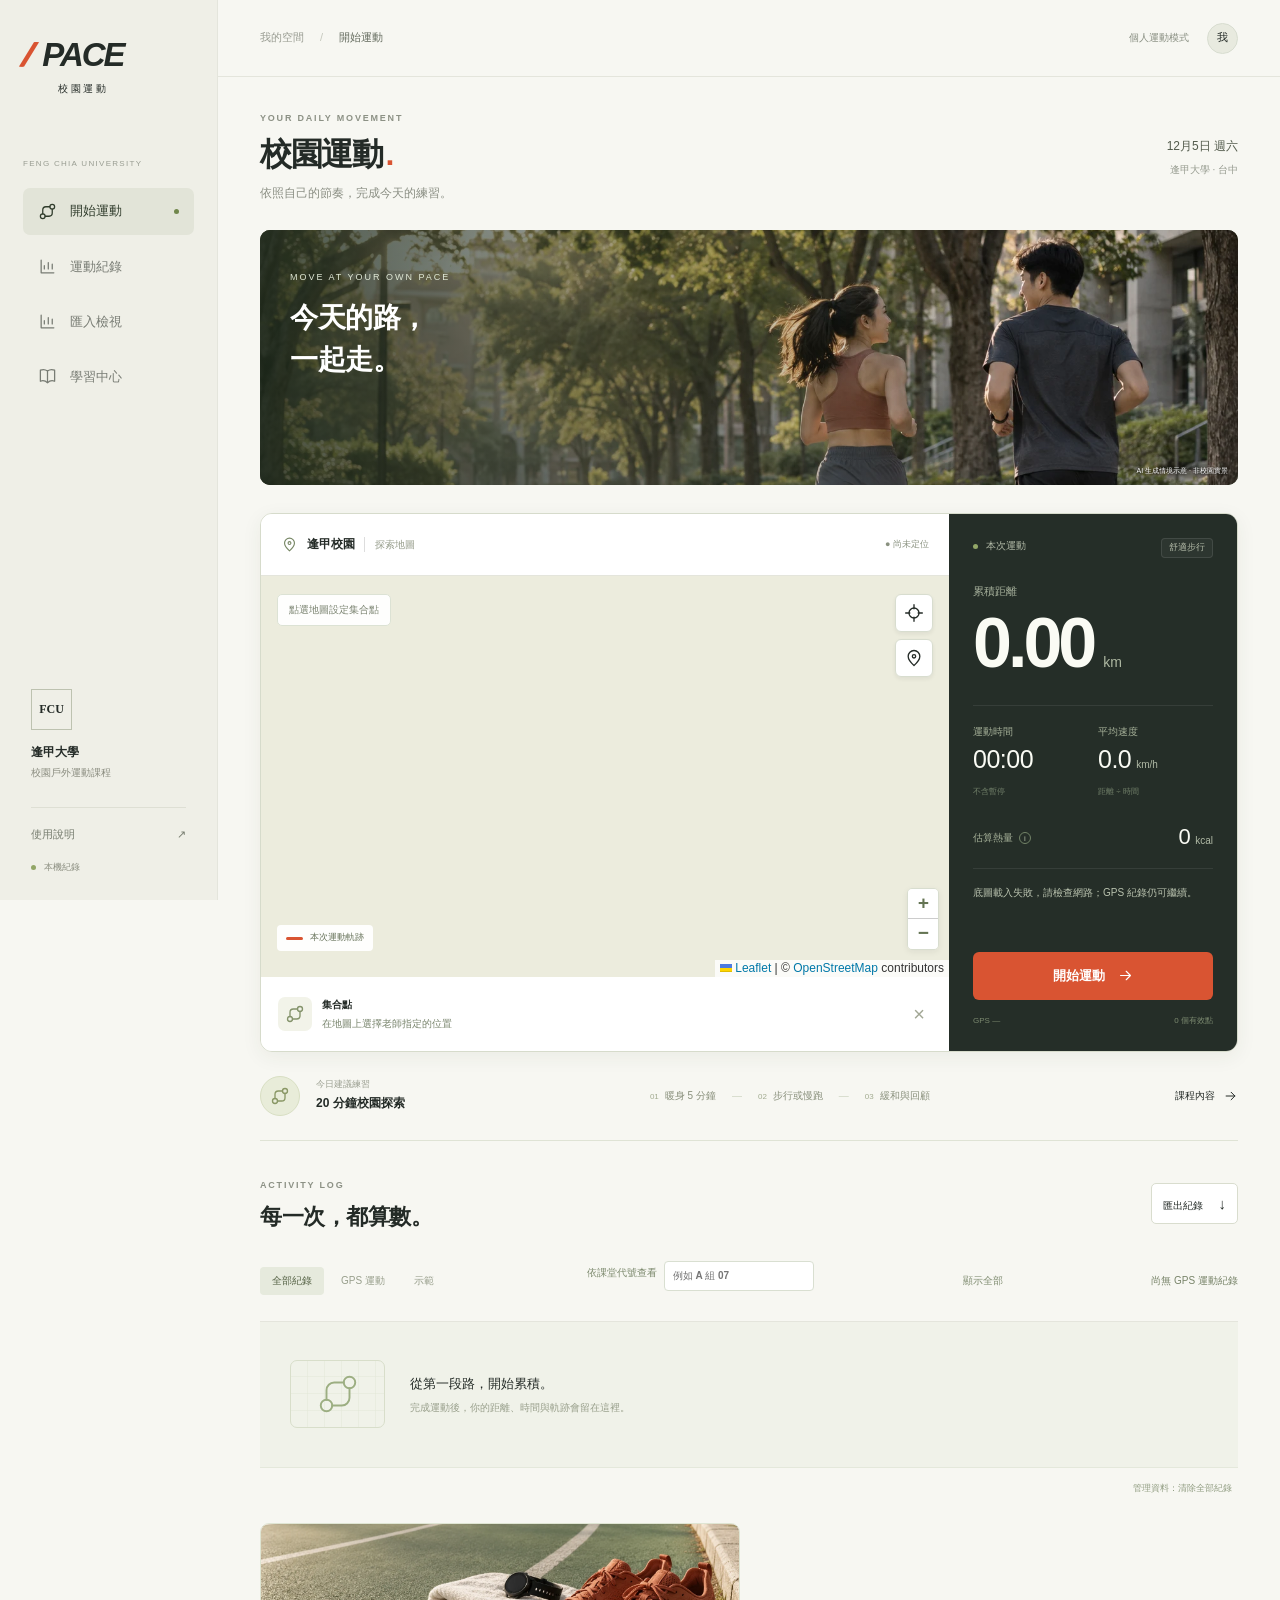
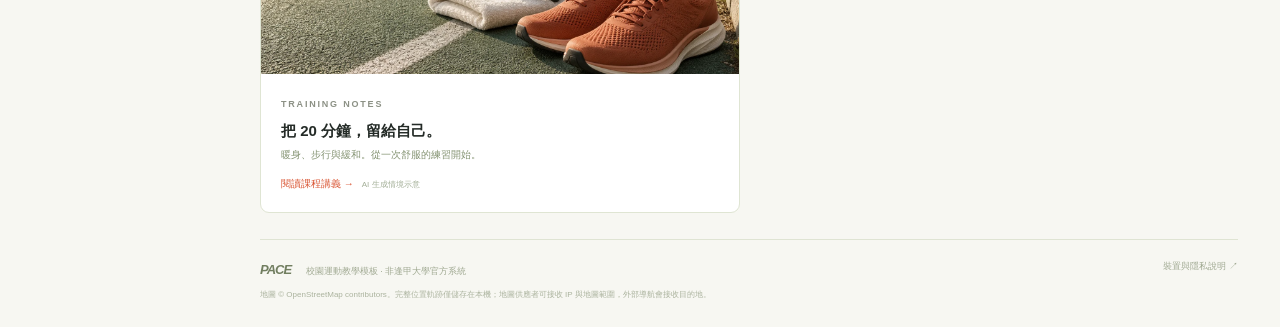
==== commit 82f9a942: "依課堂代號篩選個人運動紀錄" ====
--- a/index.html
+++ b/index.html
@@ -1,4 +1,4 @@
-<!doctype html><html lang="zh-Hant"><head><meta charset="utf-8"><meta name="viewport" content="width=device-width,initial-scale=1,viewport-fit=cover"><meta name="theme-color" content="#222824"><meta name="apple-mobile-web-app-capable" content="yes"><link rel="manifest" href="manifest.webmanifest"><link rel="icon" href="icon.svg" type="image/svg+xml"><link rel="stylesheet" href="vendor/leaflet.css"><link rel="stylesheet" href="style.css"><link rel="stylesheet" href="classroom.css"><title>PACE 校園運動 · 逢甲大學</title></head><body>
+<!doctype html><html lang="zh-Hant"><head><meta charset="utf-8"><meta name="viewport" content="width=device-width,initial-scale=1,viewport-fit=cover"><meta name="theme-color" content="#222824"><meta name="apple-mobile-web-app-capable" content="yes"><link rel="manifest" href="manifest.webmanifest"><link rel="icon" href="icon.svg" type="image/svg+xml"><link rel="stylesheet" href="vendor/leaflet.css"><link rel="stylesheet" href="style.css"><link rel="stylesheet" href="classroom.css"><link rel="stylesheet" href="history.css"><title>PACE 校園運動 · 逢甲大學</title></head><body>
 <svg class="sprite" xmlns="http://www.w3.org/2000/svg"><symbol id="i-route" viewBox="0 0 24 24"><circle cx="6" cy="18" r="3"/><circle cx="18" cy="6" r="3"/><path d="M6 15v-5a4 4 0 0 1 4-4h5M18 9v5a4 4 0 0 1-4 4h-5"/></symbol><symbol id="i-chart" viewBox="0 0 24 24"><path d="M4 4v16h16M8 15v-4m5 4V7m5 8v-6"/></symbol><symbol id="i-book" viewBox="0 0 24 24"><path d="M12 5v15M12 5C8 2 3 4 3 4v14s5-2 9 2c4-4 9-2 9-2V4s-5-2-9 1Z"/></symbol><symbol id="i-arrow" viewBox="0 0 24 24"><path d="M5 12h14m-6-6 6 6-6 6"/></symbol><symbol id="i-pin" viewBox="0 0 24 24"><path d="M19 10c0 5-7 11-7 11S5 15 5 10a7 7 0 1 1 14 0Z"/><circle cx="12" cy="10" r="2"/></symbol><symbol id="i-cross" viewBox="0 0 24 24"><circle cx="12" cy="12" r="6"/><path d="M12 2v5m0 10v5M2 12h5m10 0h5"/></symbol></svg>
 <aside class="sidebar"><a class="brand" href="./" aria-label="PACE 校園運動首頁"><span class="brand-symbol">//</span>PACE<span class="brand-sub">校園運動</span></a><div class="workspace-label">FENG CHIA UNIVERSITY</div><nav class="sidenav"><a href="#exercise" class="active"><svg><use href="#i-route"/></svg>開始運動<span class="nav-dot"></span></a><a href="#history"><svg><use href="#i-chart"/></svg>運動紀錄</a><a href="classroom.html" data-cloud-only><svg><use href="#i-chart"/></svg>班級中心</a><a href="review.html"><svg><use href="#i-chart"/></svg>匯入檢視</a><a href="handout.html"><svg><use href="#i-book"/></svg>學習中心</a></nav><div class="side-bottom"><div class="campus-logo">FCU</div><strong>逢甲大學</strong><span>校園戶外運動課程</span><a href="guide.html">使用說明 <span>↗</span></a><div class="local-note"><i></i> 本機紀錄<span data-cloud-only> · 自選雲端繳交</span></div></div></aside>
 <div class="shell"><header class="topbar"><div class="breadcrumb">我的空間 <span>/</span> <strong>開始運動</strong></div><div class="topright"><span class="device-label">個人運動模式</span><span class="avatar">我</span></div></header><main>
@@ -6,7 +6,7 @@
 <section class="image-hero"><img src="assets/campus-run.webp" alt="生成示意：學生在綠蔭步道慢跑" fetchpriority="high"><div class="image-hero-copy"><span>MOVE AT YOUR OWN PACE</span><h2>今天的路，<br>一起走。</h2><a href="classroom.html" data-cloud-only>進入班級中心 <span>↗</span></a></div><small class="image-credit">AI 生成情境示意 · 非校園實景</small></section><section class="workout" id="exercise"><div class="mapcard"><div class="maptop"><div class="map-title"><svg><use href="#i-pin"/></svg><strong>逢甲校園</strong><span>探索地圖</span></div><span class="status" id="badge">● 尚未定位</span></div><div class="maparea"><div id="map" aria-label="逢甲大學校園互動地圖"></div><div class="map-instruction">點選地圖設定集合點</div><div class="maptools"><button id="locate" aria-label="我的定位" title="我的定位"><svg><use href="#i-cross"/></svg></button><button id="campus" aria-label="回到校園" title="回到校園"><svg><use href="#i-pin"/></svg></button></div><div class="map-scale-note"><span class="track-key"></span>本次運動軌跡</div></div><div class="mapnote"><span class="destination-icon"><svg><use href="#i-route"/></svg></span><div><strong>集合點</strong><span id="targetInfo">在地圖上選擇老師指定的位置</span></div><a id="navigate" hidden target="_blank" rel="noopener">導航 ↗</a><button id="clearTarget" title="清除集合點" aria-label="清除集合點">×</button></div></div>
 <aside class="session-panel"><div class="session-top"><span><i></i> 本次運動</span><span id="activityLabel">舒適步行</span></div><div class="primarymetric"><span>累積距離</span><div><b id="distance">0.00</b><span>km</span></div></div><div class="metric-grid"><article><span>運動時間</span><strong id="elapsed">00:00</strong><small>不含暫停</small></article><article><span>平均速度</span><strong><b id="speed">0.0</b><em>km/h</em></strong><small>距離 ÷ 時間</small></article><article class="energy"><span>估算熱量 <button class="info-button" id="energyInfo" aria-label="查看熱量估算方式">i</button></span><strong><b id="calories">0</b><em>kcal</em></strong></article></div><div class="session-message" id="message" role="status" aria-live="polite">開啟定位，準備記錄你的第一步。</div><div class="actiondock"><button class="primary" id="openSetup"><span>開始運動</span><svg><use href="#i-arrow"/></svg></button><div class="controls"><button id="pause" disabled>Ⅱ 暫停</button><button id="finish" disabled>■ 結束並儲存</button></div></div><div class="signalbar"><span>GPS <b id="accuracy">—</b></span><span id="points">0 個有效點</span></div></aside></section>
 <section class="training-strip"><div class="training-icon"><svg><use href="#i-route"/></svg></div><div class="training-copy"><span>今日建議練習</span><strong>20 分鐘校園探索</strong></div><div class="training-steps"><span><i>01</i>暖身 5 分鐘</span><b>—</b><span><i>02</i>步行或慢跑</span><b>—</b><span><i>03</i>緩和與回顧</span></div><a href="handout.html">課程內容 <svg><use href="#i-arrow"/></svg></a></section>
-<section id="history" class="history-section"><div class="sectionheading"><div><span class="overline">ACTIVITY LOG</span><h2>每一次，都算數。</h2></div><button id="exportAll" class="export">匯出紀錄 <span>↓</span></button></div><div class="historybar"><div class="filters" aria-label="篩選紀錄"><button class="selected" data-filter="all" aria-pressed="true">全部紀錄</button><button data-filter="real" aria-pressed="false">GPS 運動</button><button data-filter="demo" aria-pressed="false">示範</button></div><span id="historyTotal">尚無運動紀錄</span></div><div id="records"></div><button id="deleteAll" class="delete-all">管理資料：清除全部紀錄</button></section>
+<section id="history" class="history-section"><div class="sectionheading"><div><span class="overline">ACTIVITY LOG</span><h2>每一次，都算數。</h2></div><button id="exportAll" class="export">匯出紀錄 <span>↓</span></button></div><div class="historybar"><div class="filters" aria-label="篩選紀錄"><button class="selected" data-filter="all" aria-pressed="true">全部紀錄</button><button data-filter="real" aria-pressed="false">GPS 運動</button><button data-filter="demo" aria-pressed="false">示範</button></div><label class="history-person-filter">依課堂代號查看<input id="historyAliasFilter" type="search" maxlength="24" placeholder="例如 A 組 07" aria-label="依課堂代號篩選個人紀錄"></label><button id="clearHistoryAlias" class="clear-history-filter" type="button">顯示全部</button><span id="historyTotal">尚無運動紀錄</span></div><div id="records"></div><button id="deleteAll" class="delete-all">管理資料：清除全部紀錄</button></section>
 <section class="editorial-cards"><article class="editorial-card"><img src="assets/track-essentials.webp" alt="生成示意：跑道旁的跑鞋與運動裝備" loading="lazy"><div><span class="overline">TRAINING NOTES</span><h3>把 20 分鐘，留給自己。</h3><p>暖身、步行與緩和。從一次舒服的練習開始。</p><a href="handout.html">閱讀課程講義 →</a><small>　AI 生成情境示意</small></div></article><article class="editorial-card" data-cloud-only><img src="assets/campus-run.webp" alt="生成示意：同學一起運動" loading="lazy"><div><span class="overline">CLASSROOM CONNECTION</span><h3>一堂課，連結每個人的進步。</h3><p>加入班級、繳交運動紀錄，讓老師看見你的練習。</p><a href="classroom.html">開啟班級中心 →</a><small>　AI 生成情境示意</small></div></article></section><footer><span><b>PACE</b> 校園運動教學模板 · 非逢甲大學官方系統</span><a href="guide.html">裝置與隱私說明 ↗</a><p>地圖 © OpenStreetMap contributors。完整位置軌跡僅儲存在本機；<span data-cloud-only>運動摘要可由你確認後繳交至班級資料庫。</span>地圖供應者可接收 IP 與地圖範圍，外部導航會接收目的地。</p></footer>
 </main></div>
 <dialog id="setupDialog"><div class="dialog-head"><div><span class="overline">BEFORE YOU GO</span><h2>準備開始</h2></div><button id="closeSetup" class="close" aria-label="關閉設定">×</button></div><p class="dialog-intro">確認個人資料，讓這次運動有自己的紀錄。</p><form id="profile"><fieldset id="fields"><label>課堂代號 <span>選填，不需真實姓名</span><input id="alias" maxlength="24" placeholder="例如 A 組 07"></label><div class="three"><label>身高 <span>cm</span><input id="height" type="number" min="80" max="230" value="165" required></label><label>體重 <span>kg</span><input id="weight" type="number" min="20" max="250" step="0.1" value="60" required></label><label>年齡 <span>歲</span><input id="age" type="number" min="6" max="100" value="20" required></label></div><label>運動方式<select id="mode"><option value="3.5">舒適步行 · 3.5 MET</option><option value="4.8">快走 · 4.8 MET</option><option value="7.5">慢跑 · 7.5 MET</option></select></label><div class="privacy-note"><svg><use href="#i-cross"/></svg><span>保持網頁在前景。切換 App 或鎖屏會暫停，返回後請按繼續。</span></div><label class="check"><input id="consent" type="checkbox" required><span>同意在此裝置記錄位置與運動資料，可隨時刪除。</span></label></fieldset><button class="primary" id="start" type="submit">開始 GPS 運動 <svg><use href="#i-arrow"/></svg></button></form><button class="demo-link" id="demo">先體驗示範運動</button><p class="fine">熱量僅供教學參考。身高、年齡不參與估算；成人 MET 不宜作未滿 19 歲學生的個人評估。</p></dialog>
--- a/history.css
+++ b/history.css
@@ -0,0 +1,6 @@
+.historybar{gap:10px;flex-wrap:wrap}
+.history-person-filter{display:flex;align-items:center;gap:7px;color:#7c896d;font-size:10px}
+.history-person-filter input{width:150px;min-height:30px;padding:5px 8px;border:1px solid #d9dfd1;border-radius:4px;background:#fff;color:#354333;font:inherit}
+.history-person-filter input:focus{outline:2px solid #aebd9d;outline-offset:1px}
+.clear-history-filter{font-size:10px;color:#7f8c70;padding:6px 8px}
+@media(max-width:650px){.historybar{align-items:flex-start}.history-person-filter{flex:1;min-width:170px}.history-person-filter input{width:100%;min-width:0}.historybar>span{width:100%;text-align:right}}
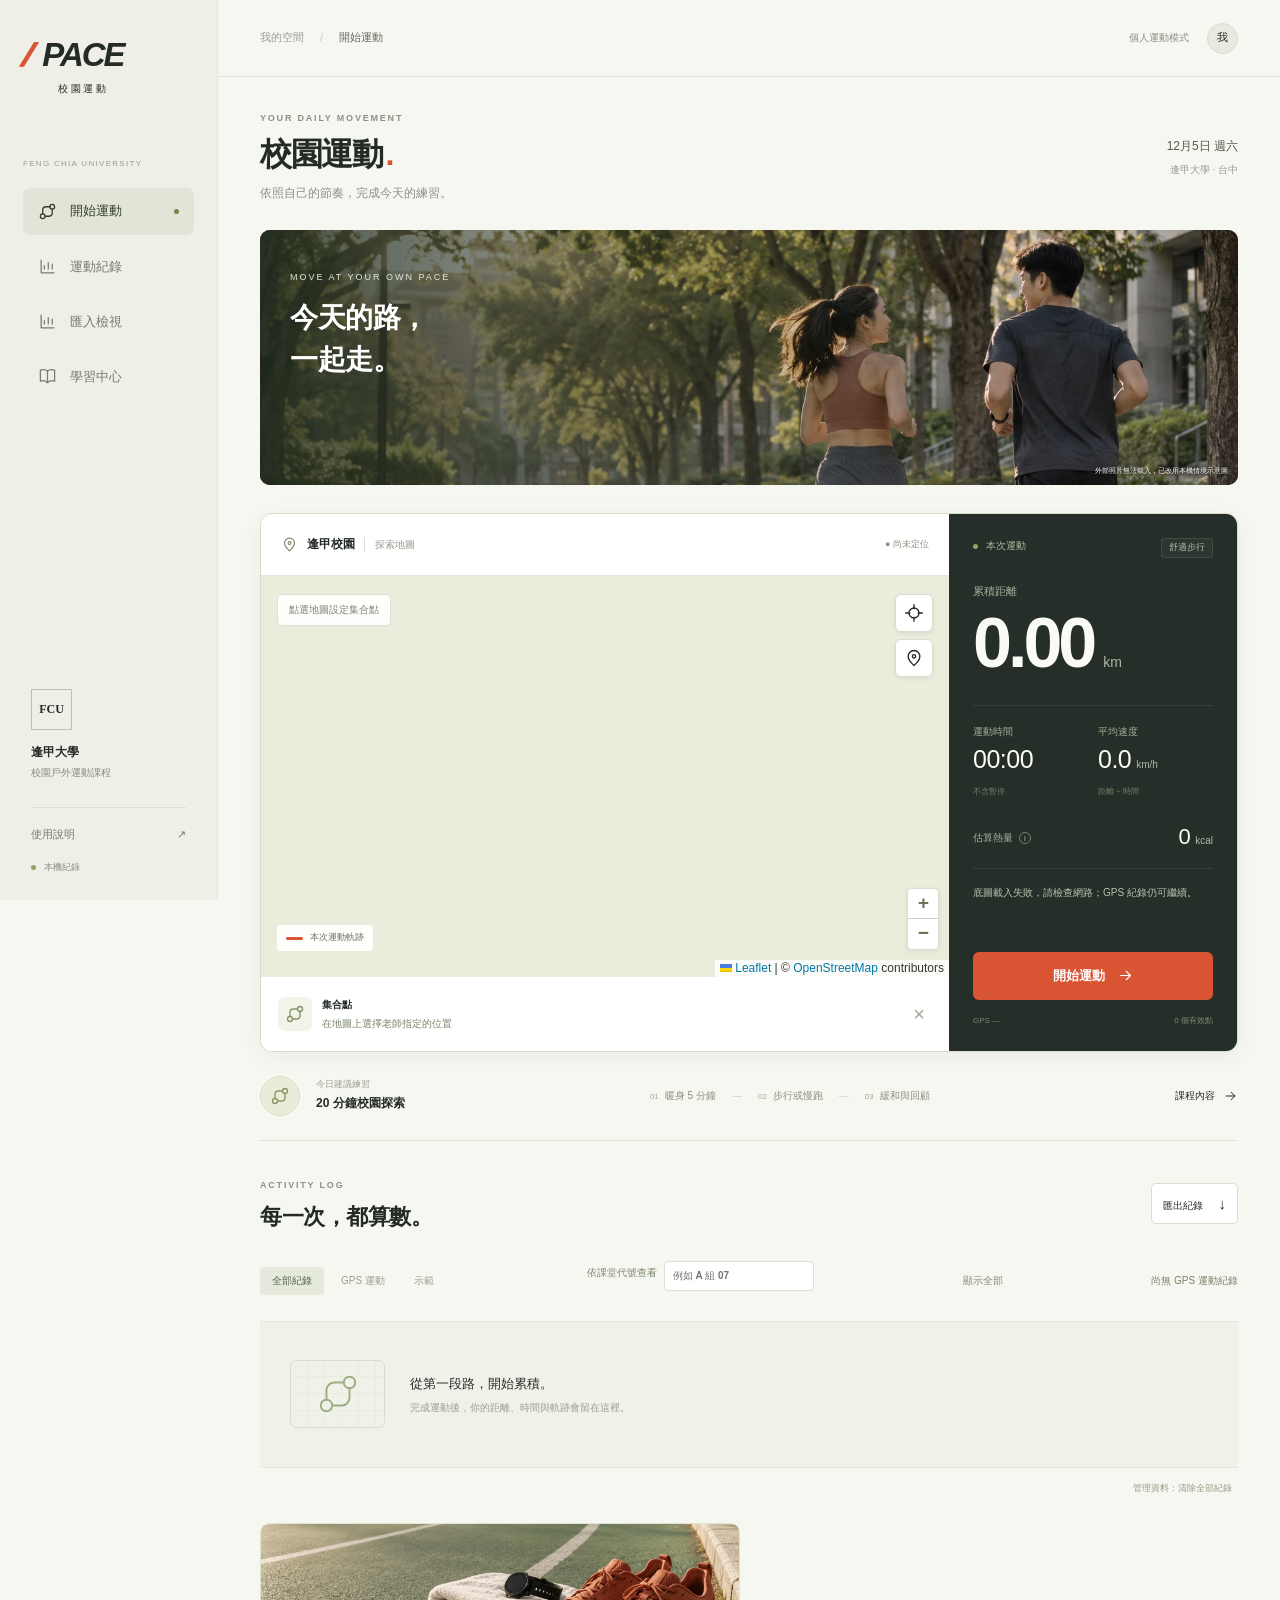
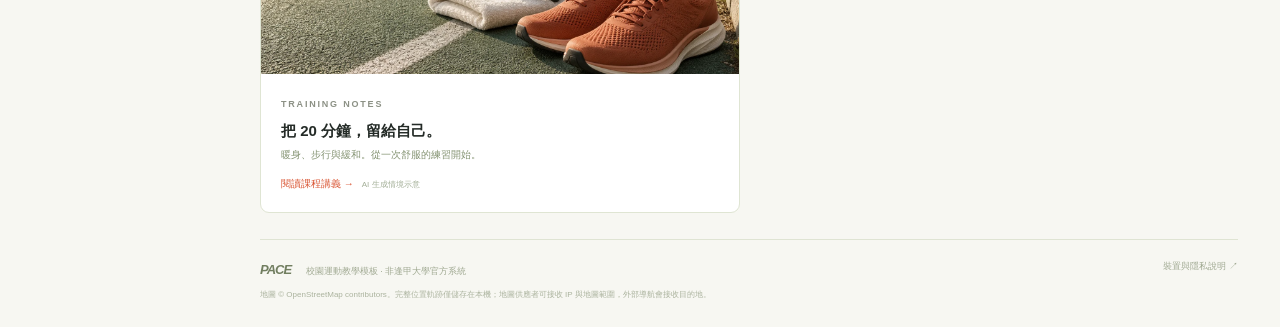
==== commit 130f43d1: "增加首頁隨機圖片" ====
--- a/index.html
+++ b/index.html
@@ -3,7 +3,7 @@
 <aside class="sidebar"><a class="brand" href="./" aria-label="PACE 校園運動首頁"><span class="brand-symbol">//</span>PACE<span class="brand-sub">校園運動</span></a><div class="workspace-label">FENG CHIA UNIVERSITY</div><nav class="sidenav"><a href="#exercise" class="active"><svg><use href="#i-route"/></svg>開始運動<span class="nav-dot"></span></a><a href="#history"><svg><use href="#i-chart"/></svg>運動紀錄</a><a href="classroom.html" data-cloud-only><svg><use href="#i-chart"/></svg>班級中心</a><a href="review.html"><svg><use href="#i-chart"/></svg>匯入檢視</a><a href="handout.html"><svg><use href="#i-book"/></svg>學習中心</a></nav><div class="side-bottom"><div class="campus-logo">FCU</div><strong>逢甲大學</strong><span>校園戶外運動課程</span><a href="guide.html">使用說明 <span>↗</span></a><div class="local-note"><i></i> 本機紀錄<span data-cloud-only> · 自選雲端繳交</span></div></div></aside>
 <div class="shell"><header class="topbar"><div class="breadcrumb">我的空間 <span>/</span> <strong>開始運動</strong></div><div class="topright"><span class="device-label">個人運動模式</span><span class="avatar">我</span></div></header><main>
 <section class="pageheading"><div><div class="overline">YOUR DAILY MOVEMENT</div><h1>校園運動<span class="title-dot">.</span></h1><p>依照自己的節奏，完成今天的練習。</p></div><div class="dateblock"><span id="todayDate"></span><small>逢甲大學 · 台中</small></div></section>
-<section class="image-hero"><img src="assets/campus-run.webp" alt="生成示意：學生在綠蔭步道慢跑" fetchpriority="high"><div class="image-hero-copy"><span>MOVE AT YOUR OWN PACE</span><h2>今天的路，<br>一起走。</h2><a href="classroom.html" data-cloud-only>進入班級中心 <span>↗</span></a></div><small class="image-credit">AI 生成情境示意 · 非校園實景</small></section><section class="workout" id="exercise"><div class="mapcard"><div class="maptop"><div class="map-title"><svg><use href="#i-pin"/></svg><strong>逢甲校園</strong><span>探索地圖</span></div><span class="status" id="badge">● 尚未定位</span></div><div class="maparea"><div id="map" aria-label="逢甲大學校園互動地圖"></div><div class="map-instruction">點選地圖設定集合點</div><div class="maptools"><button id="locate" aria-label="我的定位" title="我的定位"><svg><use href="#i-cross"/></svg></button><button id="campus" aria-label="回到校園" title="回到校園"><svg><use href="#i-pin"/></svg></button></div><div class="map-scale-note"><span class="track-key"></span>本次運動軌跡</div></div><div class="mapnote"><span class="destination-icon"><svg><use href="#i-route"/></svg></span><div><strong>集合點</strong><span id="targetInfo">在地圖上選擇老師指定的位置</span></div><a id="navigate" hidden target="_blank" rel="noopener">導航 ↗</a><button id="clearTarget" title="清除集合點" aria-label="清除集合點">×</button></div></div>
+<section class="image-hero"><img id="heroImage" src="assets/campus-run.webp" alt="生成示意：學生在綠蔭步道慢跑" fetchpriority="high"><div class="image-hero-copy"><span>MOVE AT YOUR OWN PACE</span><h2>今天的路，<br>一起走。</h2><a href="classroom.html" data-cloud-only>進入班級中心 <span>↗</span></a></div><small id="imageCredit" class="image-credit">AI 生成情境示意 · 非校園實景</small></section><section class="workout" id="exercise"><div class="mapcard"><div class="maptop"><div class="map-title"><svg><use href="#i-pin"/></svg><strong>逢甲校園</strong><span>探索地圖</span></div><span class="status" id="badge">● 尚未定位</span></div><div class="maparea"><div id="map" aria-label="逢甲大學校園互動地圖"></div><div class="map-instruction">點選地圖設定集合點</div><div class="maptools"><button id="locate" aria-label="我的定位" title="我的定位"><svg><use href="#i-cross"/></svg></button><button id="campus" aria-label="回到校園" title="回到校園"><svg><use href="#i-pin"/></svg></button></div><div class="map-scale-note"><span class="track-key"></span>本次運動軌跡</div></div><div class="mapnote"><span class="destination-icon"><svg><use href="#i-route"/></svg></span><div><strong>集合點</strong><span id="targetInfo">在地圖上選擇老師指定的位置</span></div><a id="navigate" hidden target="_blank" rel="noopener">導航 ↗</a><button id="clearTarget" title="清除集合點" aria-label="清除集合點">×</button></div></div>
 <aside class="session-panel"><div class="session-top"><span><i></i> 本次運動</span><span id="activityLabel">舒適步行</span></div><div class="primarymetric"><span>累積距離</span><div><b id="distance">0.00</b><span>km</span></div></div><div class="metric-grid"><article><span>運動時間</span><strong id="elapsed">00:00</strong><small>不含暫停</small></article><article><span>平均速度</span><strong><b id="speed">0.0</b><em>km/h</em></strong><small>距離 ÷ 時間</small></article><article class="energy"><span>估算熱量 <button class="info-button" id="energyInfo" aria-label="查看熱量估算方式">i</button></span><strong><b id="calories">0</b><em>kcal</em></strong></article></div><div class="session-message" id="message" role="status" aria-live="polite">開啟定位，準備記錄你的第一步。</div><div class="actiondock"><button class="primary" id="openSetup"><span>開始運動</span><svg><use href="#i-arrow"/></svg></button><div class="controls"><button id="pause" disabled>Ⅱ 暫停</button><button id="finish" disabled>■ 結束並儲存</button></div></div><div class="signalbar"><span>GPS <b id="accuracy">—</b></span><span id="points">0 個有效點</span></div></aside></section>
 <section class="training-strip"><div class="training-icon"><svg><use href="#i-route"/></svg></div><div class="training-copy"><span>今日建議練習</span><strong>20 分鐘校園探索</strong></div><div class="training-steps"><span><i>01</i>暖身 5 分鐘</span><b>—</b><span><i>02</i>步行或慢跑</span><b>—</b><span><i>03</i>緩和與回顧</span></div><a href="handout.html">課程內容 <svg><use href="#i-arrow"/></svg></a></section>
 <section id="history" class="history-section"><div class="sectionheading"><div><span class="overline">ACTIVITY LOG</span><h2>每一次，都算數。</h2></div><button id="exportAll" class="export">匯出紀錄 <span>↓</span></button></div><div class="historybar"><div class="filters" aria-label="篩選紀錄"><button class="selected" data-filter="all" aria-pressed="true">全部紀錄</button><button data-filter="real" aria-pressed="false">GPS 運動</button><button data-filter="demo" aria-pressed="false">示範</button></div><label class="history-person-filter">依課堂代號查看<input id="historyAliasFilter" type="search" maxlength="24" placeholder="例如 A 組 07" aria-label="依課堂代號篩選個人紀錄"></label><button id="clearHistoryAlias" class="clear-history-filter" type="button">顯示全部</button><span id="historyTotal">尚無運動紀錄</span></div><div id="records"></div><button id="deleteAll" class="delete-all">管理資料：清除全部紀錄</button></section>
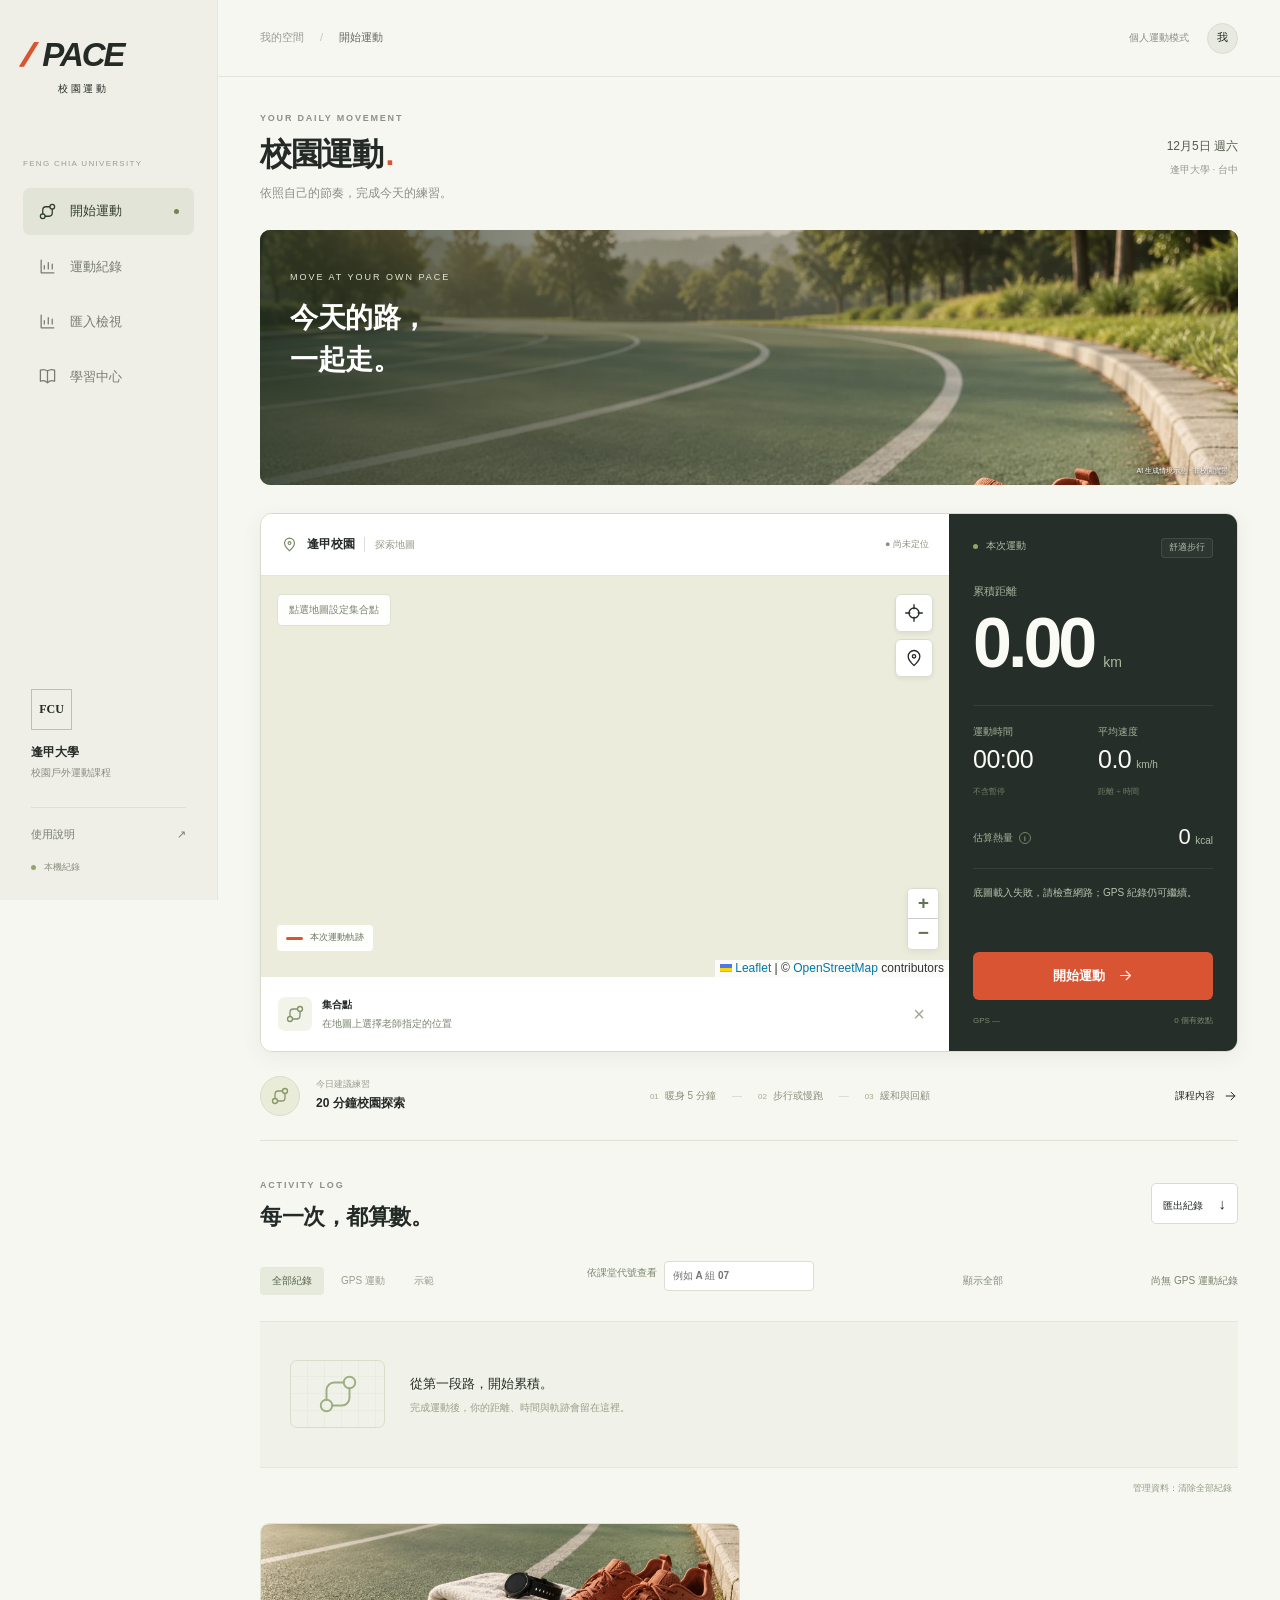
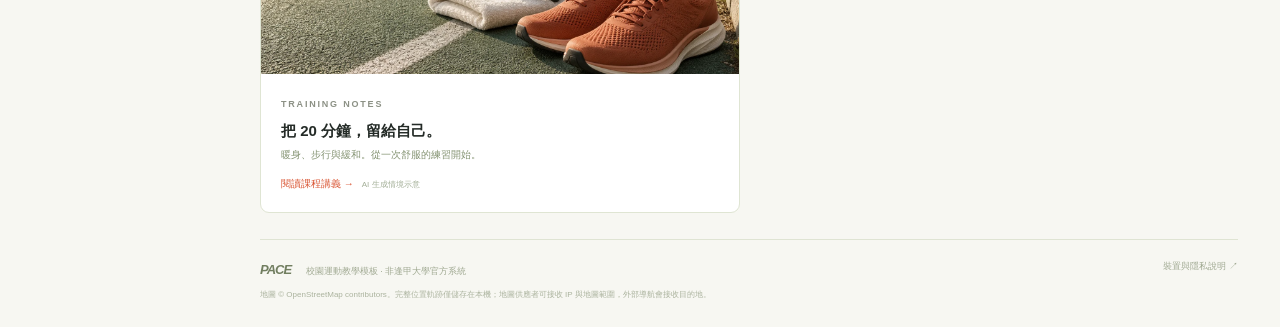
==== commit 7b95344d: "修正個人紀錄匯出" ====
--- a/index.html
+++ b/index.html
@@ -11,6 +11,7 @@
 </main></div>
 <dialog id="setupDialog"><div class="dialog-head"><div><span class="overline">BEFORE YOU GO</span><h2>準備開始</h2></div><button id="closeSetup" class="close" aria-label="關閉設定">×</button></div><p class="dialog-intro">確認個人資料，讓這次運動有自己的紀錄。</p><form id="profile"><fieldset id="fields"><label>課堂代號 <span>選填，不需真實姓名</span><input id="alias" maxlength="24" placeholder="例如 A 組 07"></label><div class="three"><label>身高 <span>cm</span><input id="height" type="number" min="80" max="230" value="165" required></label><label>體重 <span>kg</span><input id="weight" type="number" min="20" max="250" step="0.1" value="60" required></label><label>年齡 <span>歲</span><input id="age" type="number" min="6" max="100" value="20" required></label></div><label>運動方式<select id="mode"><option value="3.5">舒適步行 · 3.5 MET</option><option value="4.8">快走 · 4.8 MET</option><option value="7.5">慢跑 · 7.5 MET</option></select></label><div class="privacy-note"><svg><use href="#i-cross"/></svg><span>保持網頁在前景。切換 App 或鎖屏會暫停，返回後請按繼續。</span></div><label class="check"><input id="consent" type="checkbox" required><span>同意在此裝置記錄位置與運動資料，可隨時刪除。</span></label></fieldset><button class="primary" id="start" type="submit">開始 GPS 運動 <svg><use href="#i-arrow"/></svg></button></form><button class="demo-link" id="demo">先體驗示範運動</button><p class="fine">熱量僅供教學參考。身高、年齡不參與估算；成人 MET 不宜作未滿 19 歲學生的個人評估。</p></dialog>
 <dialog id="energyDialog"><div class="dialog-head"><h2>熱量如何估算？</h2><button class="close" id="closeEnergy" aria-label="關閉熱量說明">×</button></div><p>以你選擇的活動強度（MET）、體重與運動時間估算總消耗，包含休息代謝。</p><div class="formula">MET × 3.5 × 體重 kg ÷ 200 × 分鐘</div><p class="fine">不是 GPS 直接測量，也不能作為醫療或飲食處方。實際消耗因速度、坡度與個人體能而異。</p><a href="handout.html">查看完整教學講義 →</a></dialog>
+<dialog id="exportDialog"><div class="dialog-head"><div><span class="overline">EXPORT ACTIVITY</span><h2>選擇要匯出的紀錄</h2></div><button class="close" id="closeExport" type="button" aria-label="關閉匯出視窗">×</button></div><p class="dialog-intro">輸入暱稱／課堂代號，只匯出符合的紀錄。</p><form id="exportForm"><label for="exportAlias">暱稱／課堂代號<input id="exportAlias" maxlength="24" placeholder="例如 A 組 07" required></label><p id="exportStatus" class="fine" role="status" aria-live="polite"></p><div class="export-actions"><button id="cancelExport" type="button">取消</button><button class="primary" type="submit">匯出符合紀錄</button></div></form></dialog>
 <script src="vendor/leaflet.js"></script><script src="mode.js"></script>
 <script src="tiles.js"></script>
 <script src="core.js"></script><script src="app.js"></script><script src="cloud-upload.js"></script></body></html>
--- a/history.css
+++ b/history.css
@@ -3,4 +3,7 @@
 .history-person-filter input{width:150px;min-height:30px;padding:5px 8px;border:1px solid #d9dfd1;border-radius:4px;background:#fff;color:#354333;font:inherit}
 .history-person-filter input:focus{outline:2px solid #aebd9d;outline-offset:1px}
 .clear-history-filter{font-size:10px;color:#7f8c70;padding:6px 8px}
+.export-actions{display:flex;justify-content:flex-end;gap:8px;margin-top:12px}
+.export-actions>button:not(.primary){border:1px solid #d9dfd1;border-radius:5px;padding:8px 14px;font-size:11px}
+.export-actions>.primary{width:auto;min-height:40px;padding:8px 14px;font-size:11px}
 @media(max-width:650px){.historybar{align-items:flex-start}.history-person-filter{flex:1;min-width:170px}.history-person-filter input{width:100%;min-width:0}.historybar>span{width:100%;text-align:right}}
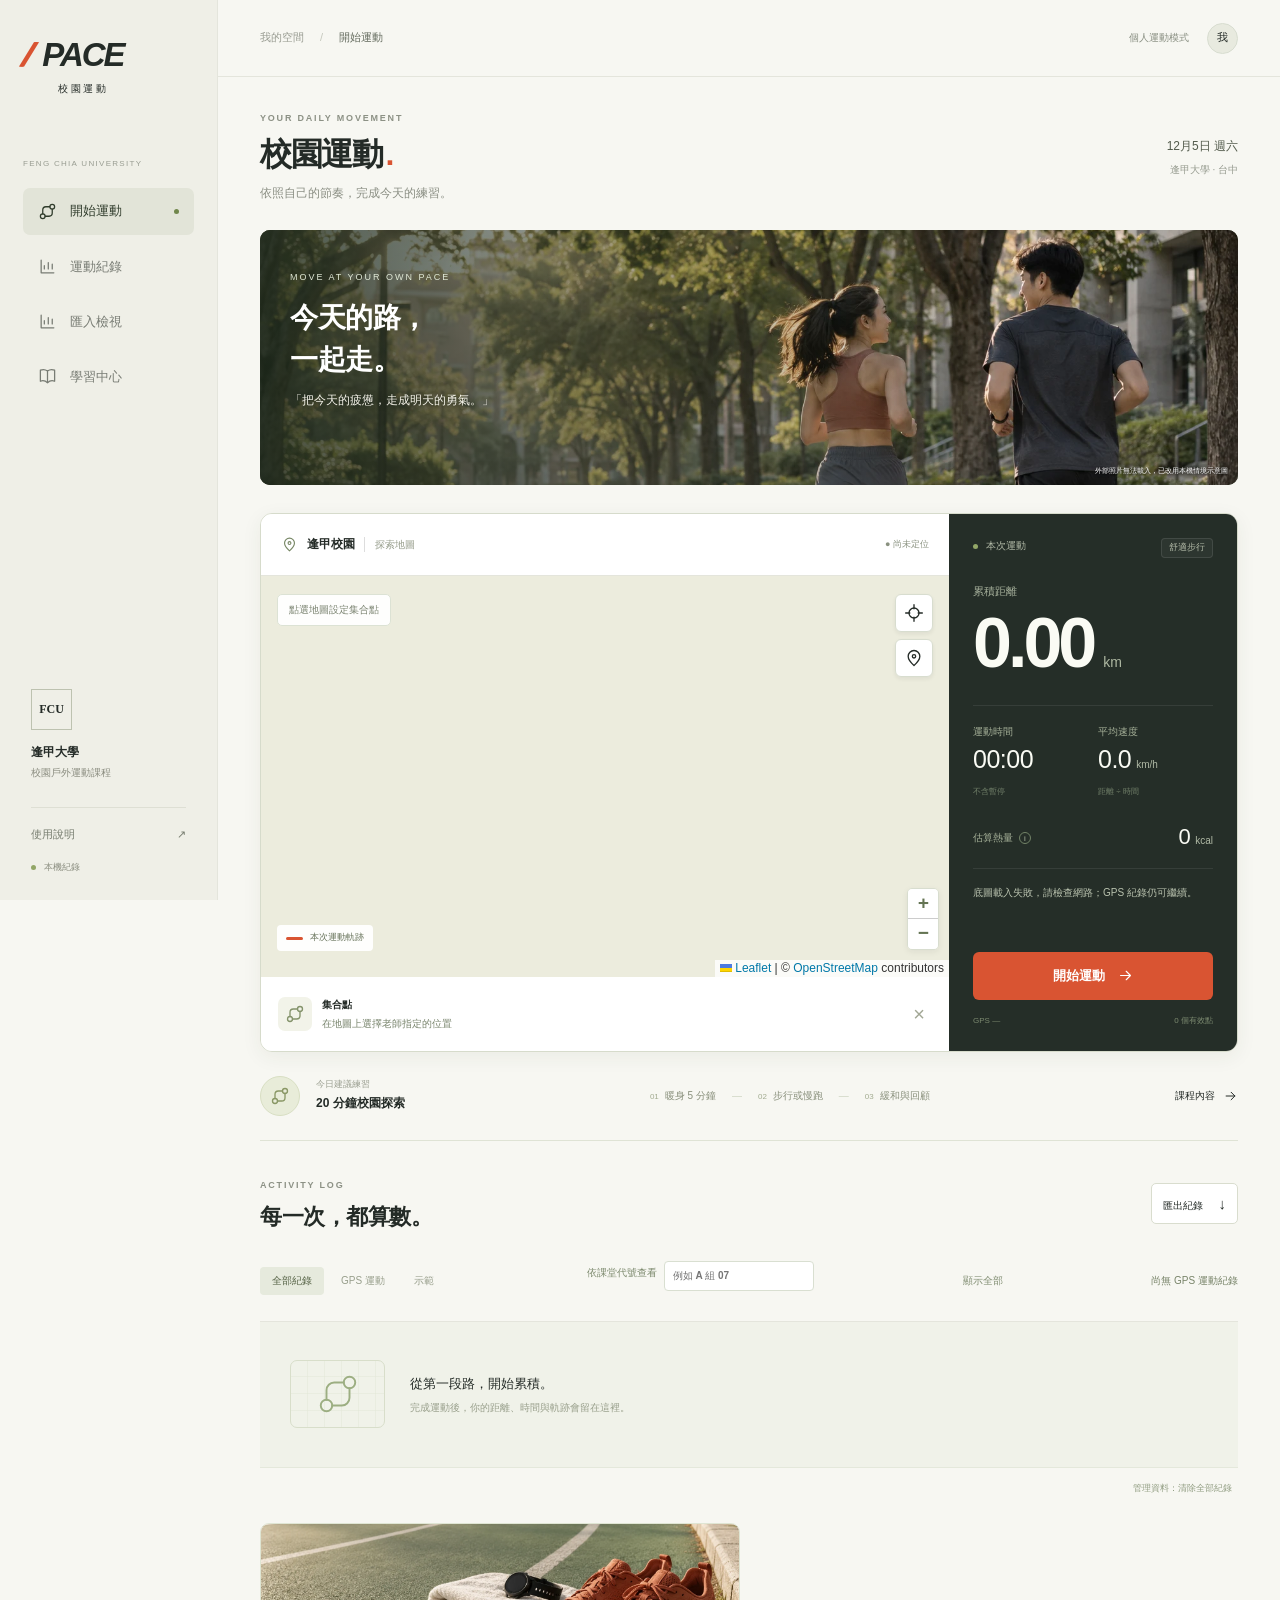
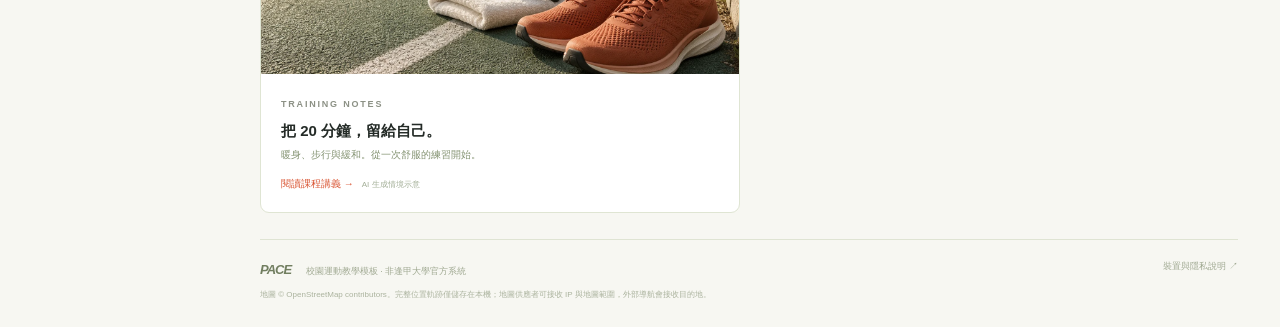
==== commit b2364448: "首頁加入隨機運動語錄" ====
--- a/index.html
+++ b/index.html
@@ -3,7 +3,7 @@
 <aside class="sidebar"><a class="brand" href="./" aria-label="PACE 校園運動首頁"><span class="brand-symbol">//</span>PACE<span class="brand-sub">校園運動</span></a><div class="workspace-label">FENG CHIA UNIVERSITY</div><nav class="sidenav"><a href="#exercise" class="active"><svg><use href="#i-route"/></svg>開始運動<span class="nav-dot"></span></a><a href="#history"><svg><use href="#i-chart"/></svg>運動紀錄</a><a href="classroom.html" data-cloud-only><svg><use href="#i-chart"/></svg>班級中心</a><a href="review.html"><svg><use href="#i-chart"/></svg>匯入檢視</a><a href="handout.html"><svg><use href="#i-book"/></svg>學習中心</a></nav><div class="side-bottom"><div class="campus-logo">FCU</div><strong>逢甲大學</strong><span>校園戶外運動課程</span><a href="guide.html">使用說明 <span>↗</span></a><div class="local-note"><i></i> 本機紀錄<span data-cloud-only> · 自選雲端繳交</span></div></div></aside>
 <div class="shell"><header class="topbar"><div class="breadcrumb">我的空間 <span>/</span> <strong>開始運動</strong></div><div class="topright"><span class="device-label">個人運動模式</span><span class="avatar">我</span></div></header><main>
 <section class="pageheading"><div><div class="overline">YOUR DAILY MOVEMENT</div><h1>校園運動<span class="title-dot">.</span></h1><p>依照自己的節奏，完成今天的練習。</p></div><div class="dateblock"><span id="todayDate"></span><small>逢甲大學 · 台中</small></div></section>
-<section class="image-hero"><img id="heroImage" src="assets/campus-run.webp" alt="生成示意：學生在綠蔭步道慢跑" fetchpriority="high"><div class="image-hero-copy"><span>MOVE AT YOUR OWN PACE</span><h2>今天的路，<br>一起走。</h2><a href="classroom.html" data-cloud-only>進入班級中心 <span>↗</span></a></div><small id="imageCredit" class="image-credit">AI 生成情境示意 · 非校園實景</small></section><section class="workout" id="exercise"><div class="mapcard"><div class="maptop"><div class="map-title"><svg><use href="#i-pin"/></svg><strong>逢甲校園</strong><span>探索地圖</span></div><span class="status" id="badge">● 尚未定位</span></div><div class="maparea"><div id="map" aria-label="逢甲大學校園互動地圖"></div><div class="map-instruction">點選地圖設定集合點</div><div class="maptools"><button id="locate" aria-label="我的定位" title="我的定位"><svg><use href="#i-cross"/></svg></button><button id="campus" aria-label="回到校園" title="回到校園"><svg><use href="#i-pin"/></svg></button></div><div class="map-scale-note"><span class="track-key"></span>本次運動軌跡</div></div><div class="mapnote"><span class="destination-icon"><svg><use href="#i-route"/></svg></span><div><strong>集合點</strong><span id="targetInfo">在地圖上選擇老師指定的位置</span></div><a id="navigate" hidden target="_blank" rel="noopener">導航 ↗</a><button id="clearTarget" title="清除集合點" aria-label="清除集合點">×</button></div></div>
+<section class="image-hero"><img id="heroImage" src="assets/campus-run.webp" alt="生成示意：學生在綠蔭步道慢跑" fetchpriority="high"><div class="image-hero-copy"><span>MOVE AT YOUR OWN PACE</span><h2>今天的路，<br>一起走。</h2><p id="heroQuote" class="hero-quote" aria-live="polite"></p><a href="classroom.html" data-cloud-only>進入班級中心 <span>↗</span></a></div><small id="imageCredit" class="image-credit">AI 生成情境示意 · 非校園實景</small></section><section class="workout" id="exercise"><div class="mapcard"><div class="maptop"><div class="map-title"><svg><use href="#i-pin"/></svg><strong>逢甲校園</strong><span>探索地圖</span></div><span class="status" id="badge">● 尚未定位</span></div><div class="maparea"><div id="map" aria-label="逢甲大學校園互動地圖"></div><div class="map-instruction">點選地圖設定集合點</div><div class="maptools"><button id="locate" aria-label="我的定位" title="我的定位"><svg><use href="#i-cross"/></svg></button><button id="campus" aria-label="回到校園" title="回到校園"><svg><use href="#i-pin"/></svg></button></div><div class="map-scale-note"><span class="track-key"></span>本次運動軌跡</div></div><div class="mapnote"><span class="destination-icon"><svg><use href="#i-route"/></svg></span><div><strong>集合點</strong><span id="targetInfo">在地圖上選擇老師指定的位置</span></div><a id="navigate" hidden target="_blank" rel="noopener">導航 ↗</a><button id="clearTarget" title="清除集合點" aria-label="清除集合點">×</button></div></div>
 <aside class="session-panel"><div class="session-top"><span><i></i> 本次運動</span><span id="activityLabel">舒適步行</span></div><div class="primarymetric"><span>累積距離</span><div><b id="distance">0.00</b><span>km</span></div></div><div class="metric-grid"><article><span>運動時間</span><strong id="elapsed">00:00</strong><small>不含暫停</small></article><article><span>平均速度</span><strong><b id="speed">0.0</b><em>km/h</em></strong><small>距離 ÷ 時間</small></article><article class="energy"><span>估算熱量 <button class="info-button" id="energyInfo" aria-label="查看熱量估算方式">i</button></span><strong><b id="calories">0</b><em>kcal</em></strong></article></div><div class="session-message" id="message" role="status" aria-live="polite">開啟定位，準備記錄你的第一步。</div><div class="actiondock"><button class="primary" id="openSetup"><span>開始運動</span><svg><use href="#i-arrow"/></svg></button><div class="controls"><button id="pause" disabled>Ⅱ 暫停</button><button id="finish" disabled>■ 結束並儲存</button></div></div><div class="signalbar"><span>GPS <b id="accuracy">—</b></span><span id="points">0 個有效點</span></div></aside></section>
 <section class="training-strip"><div class="training-icon"><svg><use href="#i-route"/></svg></div><div class="training-copy"><span>今日建議練習</span><strong>20 分鐘校園探索</strong></div><div class="training-steps"><span><i>01</i>暖身 5 分鐘</span><b>—</b><span><i>02</i>步行或慢跑</span><b>—</b><span><i>03</i>緩和與回顧</span></div><a href="handout.html">課程內容 <svg><use href="#i-arrow"/></svg></a></section>
 <section id="history" class="history-section"><div class="sectionheading"><div><span class="overline">ACTIVITY LOG</span><h2>每一次，都算數。</h2></div><button id="exportAll" class="export">匯出紀錄 <span>↓</span></button></div><div class="historybar"><div class="filters" aria-label="篩選紀錄"><button class="selected" data-filter="all" aria-pressed="true">全部紀錄</button><button data-filter="real" aria-pressed="false">GPS 運動</button><button data-filter="demo" aria-pressed="false">示範</button></div><label class="history-person-filter">依課堂代號查看<input id="historyAliasFilter" type="search" maxlength="24" placeholder="例如 A 組 07" aria-label="依課堂代號篩選個人紀錄"></label><button id="clearHistoryAlias" class="clear-history-filter" type="button">顯示全部</button><span id="historyTotal">尚無運動紀錄</span></div><div id="records"></div><button id="deleteAll" class="delete-all">管理資料：清除全部紀錄</button></section>
--- a/classroom.css
+++ b/classroom.css
@@ -1,3 +1,5 @@
 [hidden]{display:none!important}.class-header{height:78px;border-bottom:1px solid var(--line);display:flex;align-items:center;justify-content:space-between;padding:0 5vw;background:#fafbf6}.class-header .brand{font-size:29px}.class-header nav{display:flex;gap:30px;font-size:12px;color:#859172}.class-header nav .active{color:var(--orange)}.class-header>a:last-child{font-size:11px}.class-main{max-width:1350px;padding:30px 5vw 0}.class-hero{display:grid;grid-template-columns:1fr 1fr;background:#e9eddf;border-radius:12px;overflow:hidden;position:relative;margin-bottom:22px;min-height:260px}.class-hero>div{padding:32px}.class-hero h1{font-size:30px;margin:13px 0}.class-hero p{font-size:12px;color:#7f8b70}.class-hero img{width:100%;height:100%;object-fit:cover}.class-hero>small{position:absolute;bottom:9px;right:12px;font-size:8px;color:white;text-shadow:0 1px 3px #000}.cloud-badge{display:inline-block;font-size:10px;color:#647752;border:1px solid #cbd5bb;border-radius:20px;padding:5px 12px;margin-top:20px}.cloud-message{padding:13px 18px;border:1px solid #e0e5d5;border-radius:7px;background:#f0f3e9;font-size:12px;color:#647952;margin-bottom:22px}.class-toolbar{display:flex;justify-content:space-between;align-items:center;margin:27px 0 20px}.class-toolbar h2{margin-top:5px}.outline{border:1px solid #d2dbc5;border-radius:5px;font-size:11px;padding:8px 12px;background:#fff}.class-layout{display:grid;grid-template-columns:270px minmax(0,1fr);gap:24px}.class-card{background:white;border:1px solid var(--line);border-radius:9px;padding:23px;margin-bottom:18px}.class-card h2{font-size:20px}.class-card h3{font-size:13px;font-weight:600;margin:15px 0}.class-card p{font-size:11px;color:#829270;line-height:1.9;margin:10px 0 15px}.class-card .primary{margin-top:13px;font-size:12px}.class-card form{margin-top:24px;border-top:1px solid #e4e9da;padding-top:4px}.class-card .fine{font-size:9px}.privacy-card{background:#edf1e5}.privacy-card a{font-size:10px;color:#7a8e64}.join-code{background:#eff3e7;border-radius:6px;padding:15px;margin:13px 0}.join-code strong{display:block;font-size:18px;letter-spacing:2px;font-family:monospace}.join-code small{font-size:9px;color:#8a997a}.join-code button{font-size:10px;color:var(--orange);padding:8px 0 0}.class-danger{font-size:9px;color:#a56351;padding:10px 0}.lesson-controls{display:flex;align-items:center;gap:16px;flex-wrap:wrap}.lesson-controls label{flex:1;min-width:140px;margin:0}.lesson-controls>div{display:flex;gap:7px;align-self:flex-end;margin-bottom:2px}.lesson-controls>p{width:100%;margin:0;font-size:10px}.class-stats{display:grid;grid-template-columns:repeat(4,1fr);gap:10px;margin-bottom:18px}.class-stats article{background:#26352b;color:#fbfcf7;padding:16px;border-radius:8px}.class-stats span{font-size:9px;color:#b6c4a8;display:block}.class-stats strong{display:block;font-size:27px;font-weight:500;margin-top:8px}.class-stats small{font-size:9px;margin-left:4px;font-weight:400}.table-heading{display:flex;align-items:center;justify-content:space-between;gap:10px}.table-heading h3{margin:0}.table-scroll{overflow:auto}table{width:100%;border-collapse:collapse;font-size:11px}th{text-align:left;font-size:10px;color:#879a74;background:#f5f7ef}td,th{padding:14px 9px;border-bottom:1px solid #e5ebdc;white-space:nowrap}td button{font-size:9px;color:#c25431;border:1px solid #dfdfd0;border-radius:4px;padding:5px 6px;margin-right:4px}.state-pill{border-radius:20px;background:#eef3e5;font-size:9px;color:#6f8755;padding:4px 8px}.cloud-record{border-bottom:1px solid #e1e8d6;padding:14px 0;font-size:12px}.cloud-record small{display:block;font-size:10px;color:#8b9c78;margin:5px 0}.cloud-record button{color:var(--orange);font-size:10px;padding:5px 0}.table-empty{text-align:center;color:#93a27f;padding:35px}.class-content{min-width:0}#lessonForm{margin-top:20px}.image-hero{position:relative;min-height:215px;margin:0 0 28px;border-radius:10px;overflow:hidden;background:#34412b}.image-hero img{width:100%;height:255px;display:block;object-fit:cover;object-position:center 58%}.image-hero:after{content:'';position:absolute;inset:0;background:linear-gradient(90deg,#182619cb,transparent 75%)}.image-hero-copy{position:absolute;left:30px;top:35px;z-index:1;color:white}.image-hero-copy span{font-size:9px;letter-spacing:2px;color:#e1e9d7}.image-hero-copy h2{font-size:28px;line-height:1.5;margin:10px 0}.image-hero-copy a{display:inline-flex;gap:25px;align-items:center;color:#fff;font-size:11px;border-bottom:1px solid #ffffff70;padding:6px 0}.image-credit{position:absolute;right:10px;bottom:8px;color:white;font-size:7px;z-index:1;text-shadow:0 1px 3px #000}.editorial-cards{display:grid;grid-template-columns:1fr 1fr;gap:18px;margin:26px 0}.editorial-card{border:1px solid #dfe5d3;border-radius:9px;overflow:hidden;background:white}.editorial-card img{width:100%;height:150px;object-fit:cover;display:block}.editorial-card>div{padding:18px 20px}.editorial-card h3{font-size:15px;margin:5px 0}.editorial-card p{font-size:10px;color:#849372;margin-bottom:10px}.editorial-card a{font-size:10px;color:var(--orange)}.editorial-card small{font-size:8px;color:#a2ae96}.cloud-link{color:var(--orange);font-size:10px}#submitDialog label{margin-top:16px}.cloud-upload-status{font-size:11px;line-height:1.8;margin:12px 0;color:#667b50}.upload-consent{font-size:10px;display:flex;gap:8px;font-weight:400}.upload-consent input{flex-shrink:0}#submitRecordBtn{margin-top:15px}#signedOut .primary{max-width:280px}
 @media(max-width:1000px){.class-layout{grid-template-columns:230px minmax(0,1fr)}.class-stats{grid-template-columns:repeat(2,1fr)}.class-hero h1{font-size:25px}.class-main{padding-left:3vw;padding-right:3vw}}@media(max-width:650px){.class-header{padding:0 18px;height:65px}.class-header nav{gap:15px;font-size:10px}.class-header nav a:first-child{display:none}.class-header .brand{font-size:24px}.class-main{padding:18px 16px}.class-hero{grid-template-columns:1fr}.class-hero>div{padding:24px}.class-hero h1{font-size:26px}.class-hero img{height:190px}.class-layout{grid-template-columns:1fr;gap:0}.class-card{padding:20px}.class-hero>small{font-size:7px}.class-stats strong{font-size:30px}.lesson-controls{gap:12px}.table-heading h3{font-size:12px}.table-card{padding:17px}.image-hero img{height:235px;object-position:60% center}.image-hero-copy{left:22px;top:32px}.image-hero-copy h2{font-size:24px}.editorial-cards{gap:12px;grid-template-columns:1fr 1fr}.editorial-card img{height:105px}.editorial-card>div{padding:12px}.editorial-card h3{font-size:12px}.editorial-card p{font-size:9px}.image-hero{margin-bottom:20px}.class-header>a:last-child{font-size:9px}}
 .image-hero img{object-position:center 25%}.editorial-card img[src*="track-essentials"]{object-position:center 80%}.class-stats strong{font-size:23px}@media(max-width:650px){.image-hero img{object-position:65% 35%}.class-stats strong{font-size:27px}}
+.image-hero-copy .hero-quote{max-width:330px;margin:0 0 8px;color:#f5f3e9;font-size:12px;line-height:1.65;text-shadow:0 1px 5px #17231c;font-weight:500}
+@media(max-width:650px){.image-hero-copy .hero-quote{max-width:260px;font-size:10px;margin-bottom:4px}}
